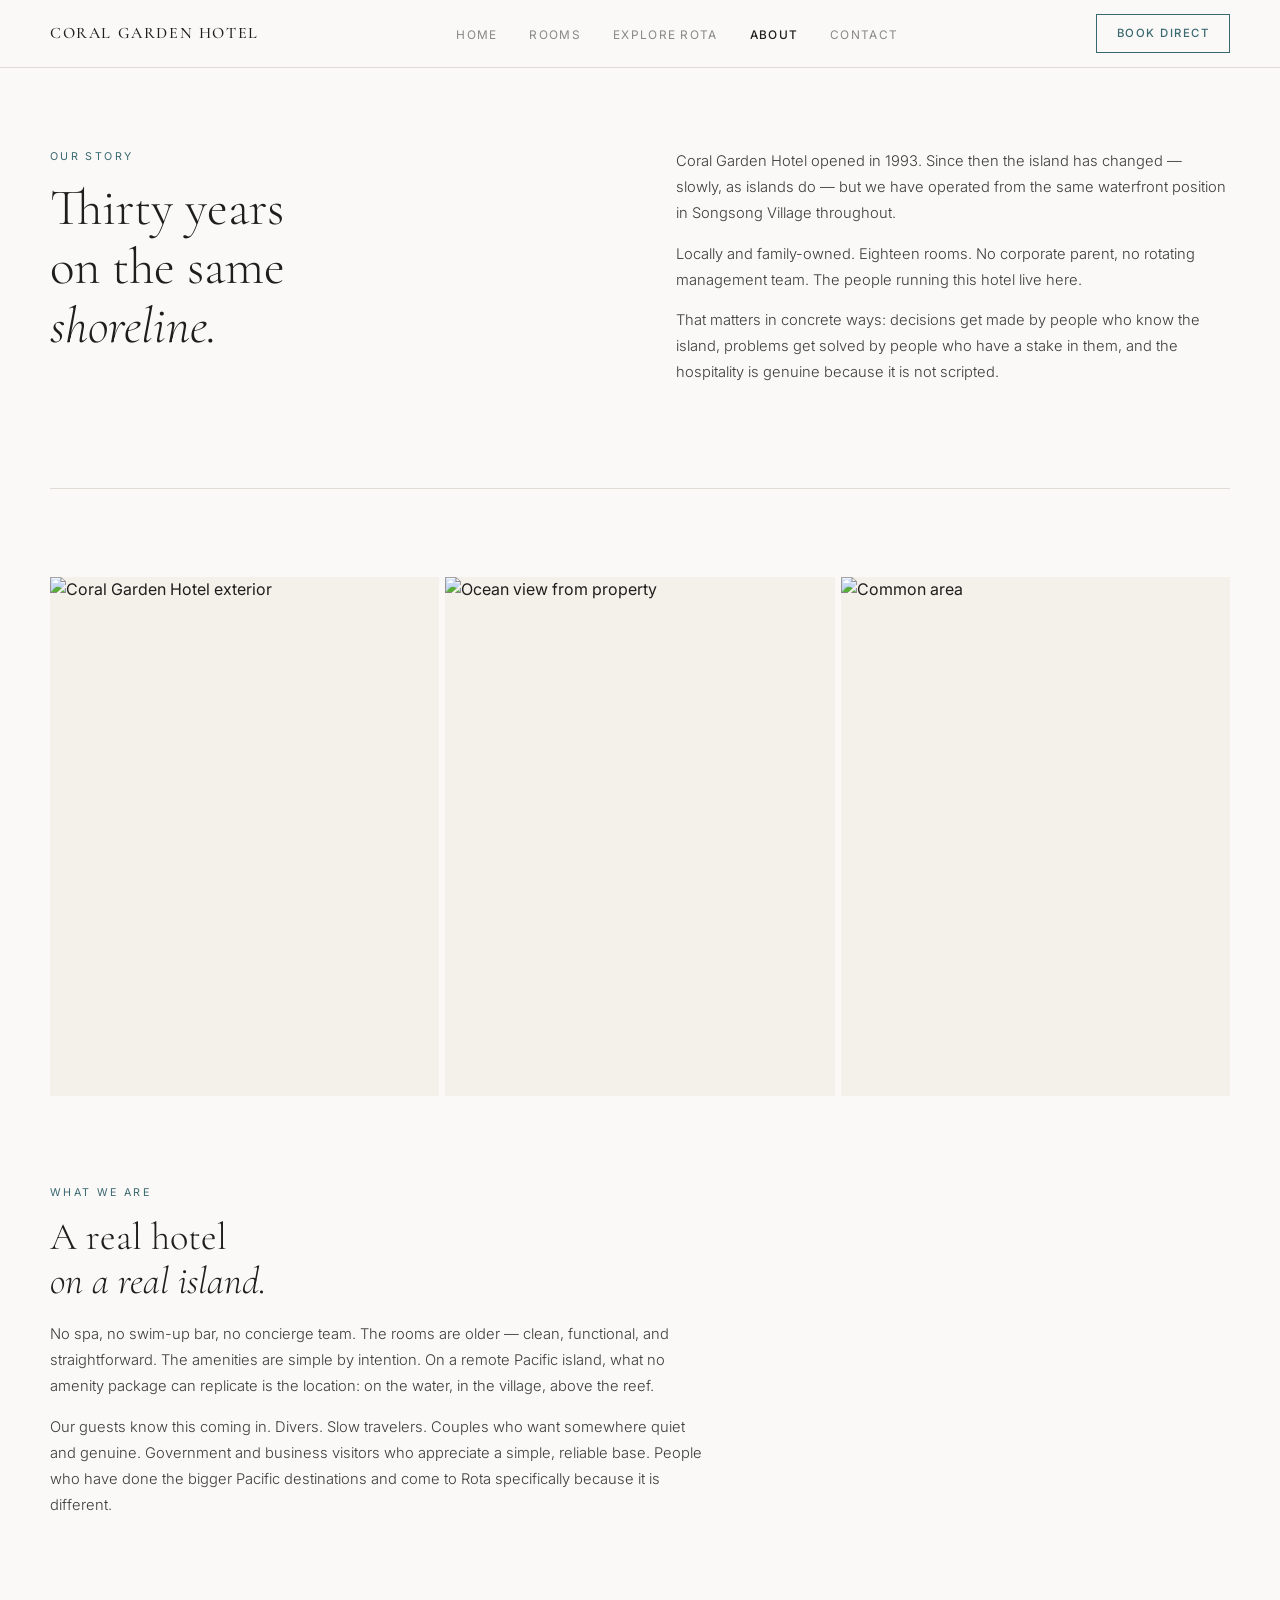
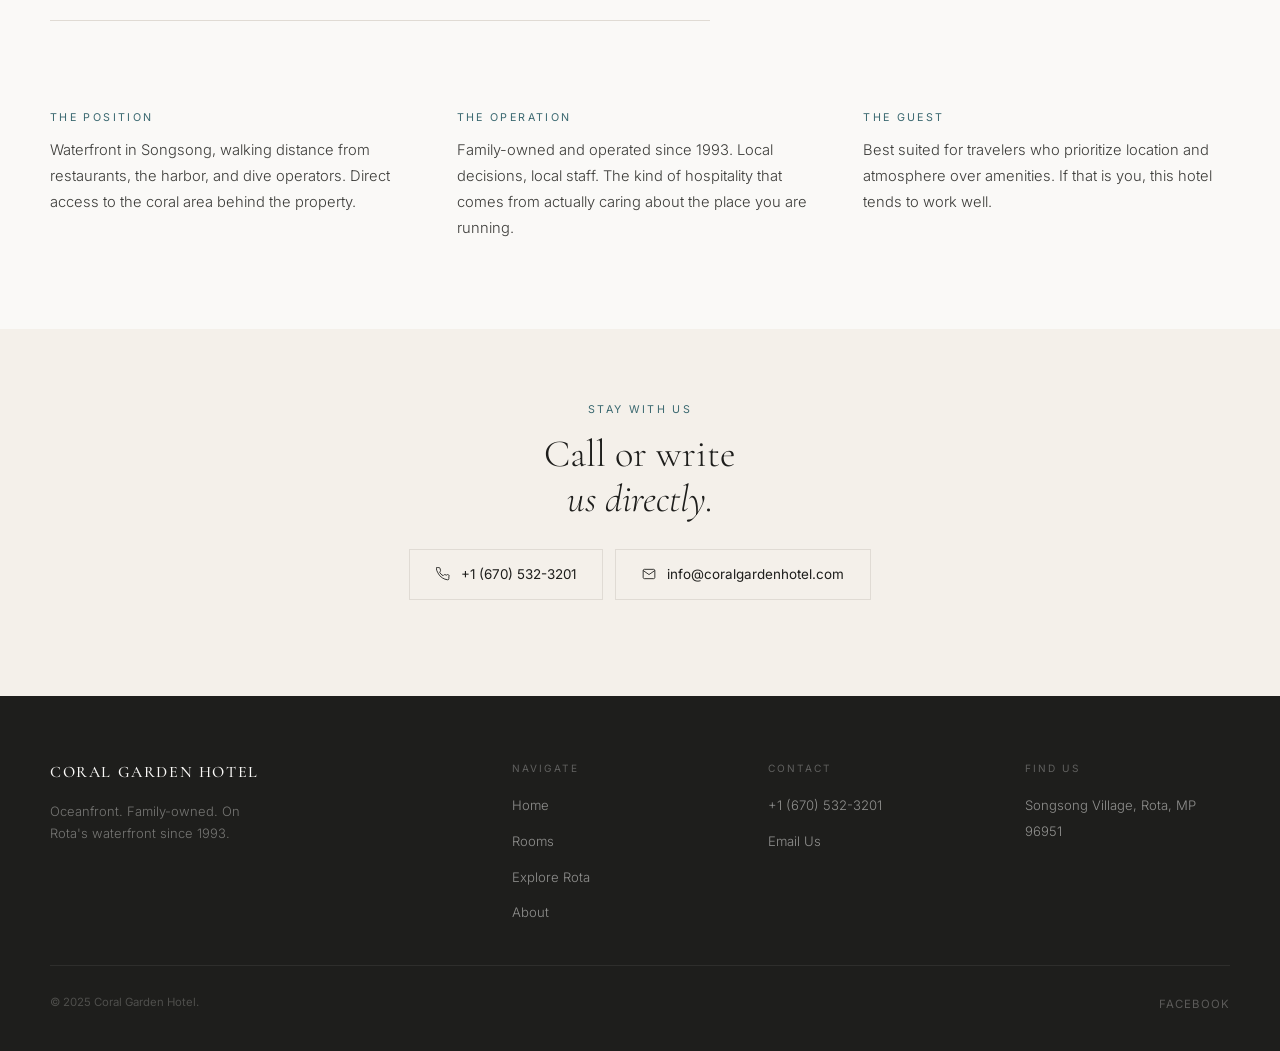
==== about.html @ 0708449a "Initial commit" ====
<!DOCTYPE html>
<html lang="en">
<head>
  <meta charset="UTF-8">
  <meta name="viewport" content="width=device-width, initial-scale=1.0">
  <title>About — Coral Garden Hotel, Rota</title>
  <meta name="description" content="Family-owned and operated since 1993. Coral Garden Hotel is an independently run oceanfront hotel on Rota's waterfront in Songsong Village, CNMI.">
  <link rel="preconnect" href="https://fonts.googleapis.com">
  <link rel="preconnect" href="https://fonts.gstatic.com" crossorigin>
  <link href="https://fonts.googleapis.com/css2?family=Cormorant+Garamond:ital,wght@0,300;0,400;0,500;1,300;1,400&family=Inter:wght@300;400;500&display=swap" rel="stylesheet">
  <link rel="stylesheet" href="style.css">
</head>
<body>

<nav class="nav scrolled" id="mainNav">
  <div class="nav-inner">
    <a class="nav-logo" href="index.html">Coral Garden Hotel</a>
    <ul class="nav-links">
      <li><a href="index.html"          >Home</a></li>
      <li><a href="rooms.html"          >Rooms</a></li>
      <li><a href="rota.html"           >Explore Rota</a></li>
      <li><a href="about.html"  class="active">About</a></li>
      <li><a href="contact.html"        >Contact</a></li>
    </ul>
    <a class="nav-book" href="contact.html">Book Direct</a>
    <div class="nav-burger" onclick="mobOpen()">
      <span></span><span></span><span></span>
    </div>
  </div>
</nav>

<div class="mob-menu" id="mobMenu">
  <span class="mob-close" onclick="mobClose()">✕</span>
  <a href="index.html"   onclick="mobClose()">Home</a>
  <a href="rooms.html"   onclick="mobClose()">Rooms</a>
  <a href="rota.html"    onclick="mobClose()">Explore Rota</a>
  <a href="about.html"   onclick="mobClose()">About</a>
  <a href="contact.html" onclick="mobClose()">Contact</a>
  <a class="mob-book" href="contact.html" onclick="mobClose()">Book Direct</a>
</div>

<div class="about-body">
  <div class="about-inner">

    <div class="about-open fi">
      <div>
        <p class="label">Our Story</p>
        <h1 class="heading">Thirty years<br>on the same<br><em>shoreline.</em></h1>
      </div>
      <div>
        <p class="body-text">Coral Garden Hotel opened in 1993. Since then the island has changed — slowly, as islands do — but we have operated from the same waterfront position in Songsong Village throughout.</p>
        <p class="body-text" style="margin-top:12px;">Locally and family-owned. Eighteen rooms. No corporate parent, no rotating management team. The people running this hotel live here.</p>
        <p class="body-text" style="margin-top:12px;">That matters in concrete ways: decisions get made by people who know the island, problems get solved by people who have a stake in them, and the hospitality is genuine because it is not scripted.</p>
      </div>
    </div>

    <!-- PHOTO ROW — REPLACE with: exterior, ocean view, common area/pavilion
         Natural light. Honest and warm. Do not retouch heavily. -->
    <div class="about-photo-row fi">
      <div class="about-photo photo-slot">
        <img src="https://static.wixstatic.com/media/27be38_666d4c3dbf014dd08b6da16893f0f1f3~mv2.jpeg" alt="Coral Garden Hotel exterior" loading="lazy">
      </div>
      <div class="about-photo photo-slot">
        <img src="https://static.wixstatic.com/media/27be38_e75c0e0b67614b65902ec22efd4449ab~mv2.jpeg" alt="Ocean view from property" loading="lazy">
      </div>
      <div class="about-photo photo-slot">
        <img src="https://static.wixstatic.com/media/27be38_fd2245d4fb8647ab97efee381293e799~mv2.jpeg" alt="Common area" loading="lazy">
      </div>
    </div>

    <div class="about-what fi">
      <p class="label">What We Are</p>
      <h2 class="heading">A real hotel<br><em>on a real island.</em></h2>
      <p class="body-text">No spa, no swim-up bar, no concierge team. The rooms are older — clean, functional, and straightforward. The amenities are simple by intention. On a remote Pacific island, what no amenity package can replicate is the location: on the water, in the village, above the reef.</p>
      <p class="body-text" style="margin-top:12px;">Our guests know this coming in. Divers. Slow travelers. Couples who want somewhere quiet and genuine. Government and business visitors who appreciate a simple, reliable base. People who have done the bigger Pacific destinations and come to Rota specifically because it is different.</p>
    </div>

    <div class="about-pillars fi">
      <div class="pillar">
        <p class="label">The Position</p>
        <p class="body-text">Waterfront in Songsong, walking distance from restaurants, the harbor, and dive operators. Direct access to the coral area behind the property.</p>
      </div>
      <div class="pillar">
        <p class="label">The Operation</p>
        <p class="body-text">Family-owned and operated since 1993. Local decisions, local staff. The kind of hospitality that comes from actually caring about the place you are running.</p>
      </div>
      <div class="pillar">
        <p class="label">The Guest</p>
        <p class="body-text">Best suited for travelers who prioritize location and atmosphere over amenities. If that is you, this hotel tends to work well.</p>
      </div>
    </div>

  </div>
</div>

<section class="book-direct" style="background:var(--cream); padding-top:72px; padding-bottom:72px;">
  <div class="book-direct-inner fi">
    <p class="label">Stay With Us</p>
    <h2 class="heading">Call or write<br><em>us directly.</em></h2>
    <div class="book-btns" style="margin-top:28px;">
      <a class="contact-btn" href="tel:+16705323201">
        <svg viewBox="0 0 24 24"><path d="M22 16.92v3a2 2 0 01-2.18 2 19.79 19.79 0 01-8.63-3.07A19.5 19.5 0 013.07 9.81 19.79 19.79 0 01.4 1.13 2 2 0 012 .99h3a2 2 0 012 1.72c.127.96.361 1.903.7 2.81a2 2 0 01-.45 2.11L6.09 8.91a16 16 0 006 6l1.27-1.27a2 2 0 012.11-.45c.907.339 1.85.573 2.81.7A2 2 0 0122 16.92z"/></svg>
        +1 (670) 532-3201
      </a>
      <a class="contact-btn" href="mailto:info@coralgardenhotel.com">
        <svg viewBox="0 0 24 24"><path d="M4 4h16c1.1 0 2 .9 2 2v12c0 1.1-.9 2-2 2H4c-1.1 0-2-.9-2-2V6c0-1.1.9-2 2-2z"/><polyline points="22,6 12,13 2,6"/></svg>
        info@coralgardenhotel.com
      </a>
    </div>
  </div>
</section>

<footer class="footer">
  <div class="footer-grid">
    <div>
      <a class="footer-logo" href="index.html">Coral Garden Hotel</a>
      <p class="footer-tag">Oceanfront. Family-owned. On Rota's waterfront since 1993.</p>
    </div>
    <div>
      <p class="footer-col-hd">Navigate</p>
      <ul class="footer-list">
        <li><a href="index.html">Home</a></li>
        <li><a href="rooms.html">Rooms</a></li>
        <li><a href="rota.html">Explore Rota</a></li>
        <li><a href="about.html">About</a></li>
      </ul>
    </div>
    <div>
      <p class="footer-col-hd">Contact</p>
      <ul class="footer-list">
        <li><a href="tel:+16705323201">+1 (670) 532-3201</a></li>
        <li><a href="mailto:info@coralgardenhotel.com">Email Us</a></li>
      </ul>
    </div>
    <div>
      <p class="footer-col-hd">Find Us</p>
      <ul class="footer-list">
        <li><span>Songsong Village, Rota, MP 96951</span></li>
      </ul>
    </div>
  </div>
  <div class="footer-bot">
    <p class="footer-copy">© 2025 Coral Garden Hotel.</p>
    <div class="footer-soc"><a href="https://www.facebook.com/coralgardenhotel" target="_blank" rel="noopener">Facebook</a></div>
  </div>
</footer>

<script src="script.js"></script>
</body>
</html>
---- style.css ----
/* ============================================================
   CORAL GARDEN HOTEL — style.css
   Shared across all pages.
   Design: grounded, practical, honest. Pacific island with taste.
============================================================ */

:root {
  --cream:       #F4F0EA;
  --white:       #FAF9F7;
  --charcoal:    #1E1E1C;
  --charcoal-lt: #3C3C39;
  --ocean:       #3A6870;
  --ocean-lt:    #568590;
  --ocean-pale:  #EBF2F4;
  --sand:        #C2A67E;
  --stone:       #8A8884;
  --stone-lt:    #B8B6B2;
  --border:      #E0DBD4;

  --serif: 'Cormorant Garamond', Georgia, serif;
  --sans:  'Inter', system-ui, -apple-system, sans-serif;

  --max:   1180px;
  --nav-h: 68px;
  --ease:  cubic-bezier(0.16, 1, 0.3, 1);
}

/* ── Reset ── */
*, *::before, *::after { box-sizing: border-box; margin: 0; padding: 0; }
html { font-size: 16px; scroll-behavior: smooth; }
body {
  font-family: var(--sans);
  background: var(--white);
  color: var(--charcoal);
  line-height: 1.6;
  -webkit-font-smoothing: antialiased;
}
img { display: block; max-width: 100%; height: auto; }
a { color: inherit; text-decoration: none; }
button { font-family: inherit; cursor: pointer; border: none; background: none; }

/* ============================================================
   NAVIGATION
============================================================ */
.nav {
  position: fixed; top: 0; left: 0; right: 0;
  z-index: 200; height: var(--nav-h);
  display: flex; align-items: center;
  padding: 0 36px;
  border-bottom: 1px solid transparent;
  transition: background 0.35s var(--ease), border-color 0.35s;
}
.nav.scrolled {
  background: rgba(250,249,247,0.97);
  border-bottom-color: var(--border);
  backdrop-filter: blur(12px);
  -webkit-backdrop-filter: blur(12px);
}
.nav-inner {
  width: 100%; max-width: var(--max); margin: 0 auto;
  display: flex; align-items: center; justify-content: space-between;
}
.nav-logo {
  font-family: var(--serif); font-weight: 500;
  font-size: 1rem; letter-spacing: 0.1em; text-transform: uppercase;
  color: var(--white); transition: color 0.35s;
}
.nav.scrolled .nav-logo { color: var(--charcoal); }

.nav-links { display: flex; align-items: center; gap: 32px; list-style: none; }
.nav-links a {
  font-size: 0.74rem; font-weight: 400;
  letter-spacing: 0.11em; text-transform: uppercase;
  color: rgba(250,249,247,0.75); transition: color 0.2s;
}
.nav.scrolled .nav-links a { color: var(--stone); }
.nav-links a:hover,
.nav.scrolled .nav-links a:hover { color: var(--charcoal); }
.nav-links a.active { color: rgba(250,249,247,0.98); }
.nav.scrolled .nav-links a.active { color: var(--charcoal); font-weight: 500; }

.nav-book {
  font-size: 0.71rem; font-weight: 500;
  letter-spacing: 0.13em; text-transform: uppercase;
  padding: 9px 20px;
  border: 1px solid rgba(250,249,247,0.4);
  color: var(--white); transition: all 0.2s; cursor: pointer;
  display: inline-block;
}
.nav.scrolled .nav-book { border-color: var(--ocean); color: var(--ocean); }
.nav-book:hover { background: var(--white); color: var(--charcoal); border-color: var(--white); }
.nav.scrolled .nav-book:hover { background: var(--ocean); color: var(--white); }

.nav-burger {
  display: none; flex-direction: column; gap: 5px;
  cursor: pointer; padding: 4px;
}
.nav-burger span {
  display: block; width: 22px; height: 1.5px;
  background: var(--white); transition: background 0.3s;
}
.nav.scrolled .nav-burger span { background: var(--charcoal); }

/* Mobile overlay */
.mob-menu {
  display: none; position: fixed; inset: 0;
  background: var(--white); z-index: 199;
  flex-direction: column; align-items: center; justify-content: center; gap: 40px;
}
.mob-menu.open { display: flex; }
.mob-menu a {
  font-family: var(--serif); font-size: 2.2rem; font-weight: 300;
  color: var(--charcoal); transition: color 0.2s;
}
.mob-menu a:hover { color: var(--ocean); }
.mob-close {
  position: absolute; top: 20px; right: 28px;
  font-size: 1.5rem; color: var(--stone-lt); cursor: pointer;
}
.mob-book {
  font-family: var(--sans) !important;
  font-size: 0.75rem !important; font-weight: 500 !important;
  letter-spacing: 0.15em !important; text-transform: uppercase;
  padding: 13px 32px;
  border: 1px solid var(--ocean) !important;
  color: var(--ocean) !important;
}

/* ============================================================
   SHARED ATOMS
============================================================ */
.label {
  font-size: 0.67rem; font-weight: 400;
  letter-spacing: 0.22em; text-transform: uppercase;
  color: var(--ocean);
}
.heading {
  font-family: var(--serif); font-weight: 300;
  line-height: 1.15; color: var(--charcoal);
}
.heading em { font-style: italic; }
.body-text {
  font-size: 0.92rem; font-weight: 300;
  line-height: 1.78; color: var(--charcoal-lt);
}

.arrow-link {
  display: inline-flex; align-items: center; gap: 9px;
  font-size: 0.72rem; font-weight: 500;
  letter-spacing: 0.13em; text-transform: uppercase;
  color: var(--ocean); transition: gap 0.2s;
}
.arrow-link::after { content: '→'; font-size: 0.85rem; }
.arrow-link:hover { gap: 14px; }
.arrow-link.light { color: rgba(250,249,247,0.82); }
.arrow-link.light:hover { color: var(--white); }

.btn {
  display: inline-block; font-size: 0.72rem; font-weight: 500;
  letter-spacing: 0.13em; text-transform: uppercase;
  padding: 12px 26px; transition: all 0.2s; cursor: pointer;
}
.btn-light { background: var(--white); color: var(--charcoal); border: 1px solid var(--white); }
.btn-light:hover { background: transparent; color: var(--white); }
.btn-dark { background: var(--charcoal); color: var(--white); border: 1px solid var(--charcoal); }
.btn-dark:hover { background: transparent; color: var(--charcoal); }

.contact-btn {
  display: inline-flex; align-items: center; gap: 11px;
  padding: 14px 26px; border: 1px solid var(--border);
  font-size: 0.84rem; font-weight: 400; color: var(--charcoal);
  transition: all 0.2s;
}
.contact-btn:hover { border-color: var(--ocean); color: var(--ocean); }
.contact-btn svg { width: 14px; height: 14px; stroke: currentColor; fill: none; stroke-width: 1.5; flex-shrink: 0; }

.wrap { max-width: var(--max); margin: 0 auto; }

/* Fade-in */
.fi { opacity: 0; transform: translateY(20px); transition: opacity 0.65s var(--ease), transform 0.65s var(--ease); }
.fi.vis { opacity: 1; transform: none; }
.fi.d1 { transition-delay: 0.08s; }
.fi.d2 { transition-delay: 0.16s; }
.fi.d3 { transition-delay: 0.24s; }
.fi.d4 { transition-delay: 0.32s; }
.fi.d5 { transition-delay: 0.40s; }

/* Photo slots */
.photo-slot { background: var(--cream); display: flex; align-items: center; justify-content: center; position: relative; overflow: hidden; }
.photo-slot img { width: 100%; height: 100%; object-fit: cover; transition: transform 0.8s var(--ease); }
.photo-slot:hover img { transform: scale(1.03); }

/* Interior page header */
.page-hdr { padding: 148px 36px 72px; background: var(--cream); border-bottom: 1px solid var(--border); }
.page-hdr .heading { font-size: clamp(2rem,4.5vw,3.4rem); margin: 10px 0 14px; }
.page-hdr .body-text { max-width: 520px; }

/* ============================================================
   FOOTER
============================================================ */
.footer { background: var(--charcoal); padding: 64px 36px 36px; }
.footer-grid { max-width: var(--max); margin: 0 auto; display: grid; grid-template-columns: 2fr 1fr 1fr 1fr; gap: 52px; }
.footer-logo { font-family: var(--serif); font-weight: 500; font-size: 1rem; letter-spacing: 0.1em; text-transform: uppercase; color: var(--white); display: block; margin-bottom: 14px; }
.footer-tag { font-size: 0.81rem; font-weight: 300; color: rgba(250,249,247,0.4); line-height: 1.7; max-width: 230px; }
.footer-col-hd { font-size: 0.63rem; letter-spacing: 0.2em; text-transform: uppercase; color: rgba(250,249,247,0.3); margin-bottom: 16px; }
.footer-list { list-style: none; display: flex; flex-direction: column; gap: 10px; }
.footer-list li a,
.footer-list li span { font-size: 0.82rem; font-weight: 300; color: rgba(250,249,247,0.52); transition: color 0.2s; }
.footer-list li a:hover { color: var(--white); }
.footer-bot { max-width: var(--max); margin: 40px auto 0; padding-top: 24px; border-top: 1px solid rgba(255,255,255,0.07); display: flex; justify-content: space-between; align-items: center; }
.footer-copy { font-size: 0.71rem; color: rgba(250,249,247,0.22); }
.footer-soc a { font-size: 0.71rem; letter-spacing: 0.1em; text-transform: uppercase; color: rgba(250,249,247,0.28); transition: color 0.2s; }
.footer-soc a:hover { color: var(--white); }

/* ============================================================
   HOME — HERO
============================================================ */
.hero { position: relative; height: 100vh; min-height: 600px; display: flex; align-items: flex-end; overflow: hidden; }
.hero-bg {
  position: absolute; inset: 0;
  background-image: url('https://static.wixstatic.com/media/27be38_09f3816706b747b8a890a3bf2c1b6a8f~mv2_d_4032_3024_s_4_2.jpeg');
  background-size: cover; background-position: center 55%;
  transform: scale(1); transition: transform 8s ease-out;
}
.hero-bg.loaded { transform: scale(1.03); }
.hero-overlay { position: absolute; inset: 0; background: linear-gradient(to bottom, rgba(14,17,17,0.2) 0%, rgba(14,17,17,0.06) 45%, rgba(14,17,17,0.58) 100%); }
.hero-content { position: relative; z-index: 2; padding: 0 36px 80px; width: 100%; max-width: calc(var(--max) + 72px); margin: 0 auto; }
.hero-eyebrow { font-size: 0.67rem; letter-spacing: 0.22em; text-transform: uppercase; color: rgba(250,249,247,0.6); margin-bottom: 18px; }
.hero-title { font-family: var(--serif); font-weight: 300; font-size: clamp(3.2rem,7.5vw,6.2rem); line-height: 1.08; color: var(--white); max-width: 620px; margin-bottom: 10px; }
.hero-sub { font-size: 0.82rem; font-weight: 300; color: rgba(250,249,247,0.65); margin-bottom: 32px; letter-spacing: 0.04em; }
.hero-btns { display: flex; align-items: center; gap: 28px; }

/* ── Statement ── */
.statement { padding: 80px 36px; background: var(--white); text-align: center; }
.statement-inner { max-width: 600px; margin: 0 auto; }
.statement-lbl { font-size: 0.67rem; letter-spacing: 0.22em; text-transform: uppercase; color: var(--stone-lt); margin-bottom: 22px; }
.statement-text { font-family: var(--serif); font-weight: 300; font-size: clamp(1.4rem,2.8vw,1.9rem); line-height: 1.55; color: var(--charcoal); }
.statement-text em { font-style: italic; color: var(--ocean); }

/* ── Facts strip ── */
.facts { border-top: 1px solid var(--border); border-bottom: 1px solid var(--border); padding: 36px; background: var(--cream); }
.facts-grid { max-width: var(--max); margin: 0 auto; display: grid; grid-template-columns: repeat(4,1fr); gap: 24px; }
.fact { text-align: center; }
.fact-n { font-family: var(--serif); font-size: 2.2rem; font-weight: 300; line-height: 1; color: var(--charcoal); margin-bottom: 6px; }
.fact-n sup { font-size: 1.1rem; }
.fact-l { font-size: 0.68rem; letter-spacing: 0.13em; text-transform: uppercase; color: var(--stone); }

/* ── Feature splits ── */
.feature { padding: 88px 36px; }
.feature-alt { background: var(--cream); }
.feature-inner { max-width: var(--max); margin: 0 auto; display: grid; grid-template-columns: 1fr 1fr; gap: 72px; align-items: center; }
.feature-inner.rev { direction: rtl; }
.feature-inner.rev > * { direction: ltr; }
.feat-img { overflow: hidden; aspect-ratio: 4/3; }
.feat-img img { width: 100%; height: 100%; object-fit: cover; transition: transform 0.8s var(--ease); }
.feat-img:hover img { transform: scale(1.03); }
.feat-txt .label { margin-bottom: 14px; }
.feat-txt .heading { font-size: clamp(1.7rem,3vw,2.5rem); margin-bottom: 18px; }
.feat-txt .body-text { margin-bottom: 12px; }
.feat-txt .arrow-link { margin-top: 20px; display: inline-flex; }

/* Practical info list */
.practical-list { margin-top: 20px; display: flex; flex-direction: column; }
.practical-item { display: flex; align-items: baseline; gap: 12px; padding: 9px 0; border-bottom: 1px solid var(--border); font-size: 0.84rem; font-weight: 300; color: var(--charcoal-lt); }
.practical-item:first-child { border-top: 1px solid var(--border); }
.practical-label { font-size: 0.65rem; letter-spacing: 0.15em; text-transform: uppercase; color: var(--stone); min-width: 110px; flex-shrink: 0; }

/* ── Rooms preview ── */
.rooms-preview { padding: 88px 36px; background: var(--white); }
.sec-head { margin-bottom: 52px; }
.sec-head .label { margin-bottom: 14px; }
.sec-head .heading { font-size: clamp(1.7rem,3vw,2.5rem); margin-bottom: 12px; }
.sec-head .body-text { max-width: 480px; }
.rooms-grid { max-width: var(--max); margin: 0 auto; display: grid; grid-template-columns: repeat(3,1fr); gap: 3px; }
.room-card { cursor: pointer; }
.room-card-img { overflow: hidden; aspect-ratio: 3/4; }
.room-card-img img { width: 100%; height: 100%; object-fit: cover; transition: transform 0.7s var(--ease); filter: brightness(0.92); }
.room-card:hover .room-card-img img { transform: scale(1.04); filter: brightness(1); }
.room-card-info { padding: 18px 0; }
.room-card-name { font-family: var(--serif); font-size: 1.2rem; font-weight: 400; color: var(--charcoal); margin-bottom: 5px; }
.room-card-desc { font-size: 0.81rem; font-weight: 300; color: var(--stone); line-height: 1.6; }
.rooms-cta { text-align: center; margin-top: 44px; }

/* ── Who This Is For ── */
.fit-section { padding: 88px 36px; background: var(--cream); }
.fit-inner { max-width: var(--max); margin: 0 auto; }
.fit-section .label { margin-bottom: 14px; }
.fit-section .heading { font-size: clamp(1.7rem,3vw,2.5rem); margin-bottom: 40px; }
.fit-grid { display: grid; grid-template-columns: 1fr 1fr; gap: 3px; }
.fit-col { background: var(--white); padding: 36px 40px; }
.fit-col.not { background: var(--charcoal); }
.fit-col-hd { font-size: 0.67rem; letter-spacing: 0.2em; text-transform: uppercase; margin-bottom: 24px; padding-bottom: 16px; border-bottom: 1px solid var(--border); color: var(--ocean); }
.fit-col.not .fit-col-hd { color: rgba(250,249,247,0.4); border-color: rgba(255,255,255,0.1); }
.fit-list { list-style: none; display: flex; flex-direction: column; }
.fit-list li { display: flex; align-items: baseline; gap: 12px; padding: 11px 0; border-bottom: 1px solid var(--border); font-size: 0.87rem; font-weight: 300; color: var(--charcoal-lt); line-height: 1.5; }
.fit-col.not .fit-list li { color: rgba(250,249,247,0.62); border-color: rgba(255,255,255,0.09); }
.fit-list li:last-child { border-bottom: none; }
.fit-check { font-size: 0.75rem; color: var(--ocean); flex-shrink: 0; margin-top: 1px; }
.fit-col.not .fit-check { color: rgba(250,249,247,0.3); }
.fit-note { margin-top: 28px; padding-top: 20px; border-top: 1px solid var(--border); font-size: 0.78rem; font-weight: 300; color: var(--stone); line-height: 1.7; }

/* ── Reasons (dark) ── */
.reasons { padding: 88px 36px; background: var(--charcoal); }
.reasons .label { color: var(--sand); margin-bottom: 14px; }
.reasons .heading { color: var(--white); font-size: clamp(1.7rem,3vw,2.5rem); margin-bottom: 52px; }
.reasons-grid { max-width: var(--max); margin: 0 auto; display: grid; grid-template-columns: repeat(3,1fr); gap: 44px; }
.reason { border-top: 1px solid rgba(255,255,255,0.1); padding-top: 22px; }
.reason-n { font-family: var(--serif); font-size: 0.85rem; color: var(--sand); opacity: 0.6; margin-bottom: 12px; }
.reason-title { font-size: 0.88rem; font-weight: 500; color: var(--white); margin-bottom: 10px; letter-spacing: 0.01em; }
.reason-body { font-size: 0.82rem; font-weight: 300; color: rgba(250,249,247,0.52); line-height: 1.75; }

/* ── Perks ── */
.perks { padding: 72px 36px; background: var(--ocean-pale); border-top: 1px solid rgba(58,104,112,0.14); }
.perks-inner { max-width: var(--max); margin: 0 auto; display: flex; align-items: center; gap: 72px; }
.perks-lhs { flex: 1; }
.perks-lhs .label { margin-bottom: 14px; }
.perks-lhs .heading { font-size: clamp(1.5rem,2.5vw,2.1rem); margin-bottom: 14px; }
.perks-rhs { flex: 1; display: flex; flex-direction: column; }
.perk { display: flex; align-items: flex-start; gap: 16px; padding: 16px 0; border-bottom: 1px solid rgba(58,104,112,0.14); }
.perk:first-child { border-top: 1px solid rgba(58,104,112,0.14); }
.perk-icon { width: 32px; height: 32px; flex-shrink: 0; background: var(--ocean); display: flex; align-items: center; justify-content: center; margin-top: 2px; }
.perk-icon svg { width: 13px; height: 13px; stroke: var(--white); fill: none; stroke-width: 1.6; }
.perk-t { font-size: 0.85rem; font-weight: 500; color: var(--charcoal); margin-bottom: 3px; }
.perk-d { font-size: 0.8rem; font-weight: 300; color: var(--stone); line-height: 1.6; }

/* ── Rota teaser ── */
.rota-teaser { position: relative; height: 65vh; min-height: 460px; display: flex; align-items: center; overflow: hidden; }
.rota-teaser-bg {
  position: absolute; inset: 0;
  background-image: url('https://static.wixstatic.com/media/27be38_e75c0e0b67614b65902ec22efd4449ab~mv2.jpeg');
  background-size: cover; background-position: center;
  filter: brightness(0.58);
}
.rota-teaser-content { position: relative; z-index: 2; padding: 0 36px; max-width: calc(var(--max) + 72px); margin: 0 auto; width: 100%; }
.rota-teaser-content .label { color: rgba(250,249,247,0.55); margin-bottom: 14px; }
.rota-teaser-content .heading { color: var(--white); font-size: clamp(1.8rem,4vw,3.2rem); max-width: 520px; margin-bottom: 16px; }
.rota-teaser-content .body-text { color: rgba(250,249,247,0.68); max-width: 440px; margin-bottom: 32px; }

/* ── Book direct ── */
.book-direct { padding: 96px 36px; background: var(--white); text-align: center; }
.book-direct-inner { max-width: 520px; margin: 0 auto; }
.book-direct-inner .label { margin-bottom: 14px; }
.book-direct-inner .heading { font-size: clamp(1.7rem,3vw,2.5rem); margin-bottom: 14px; }
.book-direct-inner .body-text { margin-bottom: 36px; }
.book-btns { display: flex; gap: 12px; justify-content: center; flex-wrap: wrap; margin-bottom: 24px; }
.direct-note { font-size: 0.75rem; font-weight: 300; color: var(--stone-lt); line-height: 1.7; }
.direct-props { display: grid; grid-template-columns: repeat(3,1fr); gap: 0; max-width: var(--max); margin: 0 auto 40px; border: 1px solid var(--border); }
.direct-prop { padding: 24px 28px; border-right: 1px solid var(--border); text-align: left; }
.direct-prop:last-child { border-right: none; }
.direct-prop-icon { font-size: 1rem; margin-bottom: 10px; }
.direct-prop-t { font-size: 0.82rem; font-weight: 500; color: var(--charcoal); margin-bottom: 5px; }
.direct-prop-d { font-size: 0.78rem; font-weight: 300; color: var(--stone); line-height: 1.65; }

/* ============================================================
   ROOMS PAGE
============================================================ */
.rooms-list { padding: 72px 36px; background: var(--white); }
.rooms-list-inner { max-width: var(--max); margin: 0 auto; display: flex; flex-direction: column; }
.room-row { display: grid; grid-template-columns: 1fr 1fr; gap: 64px; align-items: center; padding: 72px 0; border-bottom: 1px solid var(--border); }
.room-row:first-child { padding-top: 0; }
.room-row:last-child { border-bottom: none; padding-bottom: 0; }
.room-row.alt { direction: rtl; }
.room-row.alt > * { direction: ltr; }
.room-img { overflow: hidden; aspect-ratio: 4/3; background: var(--cream); }
.room-img img { width: 100%; height: 100%; object-fit: cover; }
.room-badge { display: inline-block; margin-bottom: 16px; font-size: 0.64rem; letter-spacing: 0.18em; text-transform: uppercase; color: var(--ocean); border: 1px solid var(--ocean); padding: 4px 10px; }
.room-name { font-family: var(--serif); font-size: clamp(1.7rem,2.8vw,2.3rem); font-weight: 300; line-height: 1.2; color: var(--charcoal); margin-bottom: 16px; }
.room-name em { font-style: italic; }
.amenities { display: flex; flex-wrap: wrap; gap: 7px; margin: 20px 0 24px; }
.tag { font-size: 0.68rem; letter-spacing: 0.06em; color: var(--stone); background: var(--cream); padding: 5px 11px; border: 1px solid var(--border); }

/* ============================================================
   EXPLORE ROTA PAGE
============================================================ */
.rota-ph { position: relative; height: 55vh; min-height: 400px; display: flex; align-items: flex-end; overflow: hidden; }
.rota-ph-bg {
  position: absolute; inset: 0;
  background-image: url('https://static.wixstatic.com/media/27be38_e75c0e0b67614b65902ec22efd4449ab~mv2.jpeg');
  background-size: cover; background-position: center;
}
.rota-ph-overlay { position: absolute; inset: 0; background: linear-gradient(to bottom, rgba(14,17,17,0.08), rgba(14,17,17,0.62)); }
.rota-ph-content { position: relative; z-index: 2; padding: 0 36px 56px; max-width: calc(var(--max) + 72px); margin: 0 auto; width: 100%; }
.rota-ph-content .label { color: rgba(250,249,247,0.6); margin-bottom: 12px; }
.rota-ph-content .heading { color: var(--white); font-size: clamp(2.2rem,5vw,3.8rem); }
.rota-body { padding: 72px 36px; background: var(--white); }
.rota-intro { max-width: var(--max); margin: 0 auto; display: grid; grid-template-columns: 3fr 1fr; gap: 72px; padding-bottom: 72px; border-bottom: 1px solid var(--border); }
.rota-intro .label { margin-bottom: 14px; }
.rota-intro .heading { font-size: clamp(1.7rem,3vw,2.4rem); margin-bottom: 18px; }
.rota-intro .body-text { margin-bottom: 12px; }
.r-sidebar { border-left: 1px solid var(--border); padding-left: 40px; }
.r-fact { margin-bottom: 26px; }
.r-fact-lbl { font-size: 0.63rem; letter-spacing: 0.2em; text-transform: uppercase; color: var(--stone-lt); margin-bottom: 5px; }
.r-fact-val { font-family: var(--serif); font-size: 1rem; color: var(--charcoal); }
.activities { max-width: var(--max); margin: 0 auto; padding-top: 64px; }
.act-grid { display: grid; grid-template-columns: repeat(3,1fr); gap: 36px; margin-top: 40px; }
.act-card { border-top: 2px solid var(--ocean); padding-top: 20px; }
.act-name { font-family: var(--serif); font-size: 1.2rem; font-weight: 400; color: var(--charcoal); margin-bottom: 9px; }
.act-body { font-size: 0.83rem; font-weight: 300; color: var(--stone); line-height: 1.75; }
.getting-here { max-width: var(--max); margin: 64px auto 0; padding-top: 64px; border-top: 1px solid var(--border); }
.get-grid { display: grid; grid-template-columns: repeat(3,1fr); gap: 36px; margin-top: 36px; }
.get-title { font-family: var(--serif); font-size: 1.15rem; font-weight: 400; color: var(--charcoal); margin-bottom: 10px; }
.honest-note { max-width: var(--max); margin: 64px auto 0; padding: 36px; background: var(--cream); border: 1px solid var(--border); }
.honest-note .label { margin-bottom: 12px; }

/* ============================================================
   ABOUT PAGE
============================================================ */
.about-body { padding: 148px 36px 88px; background: var(--white); }
.about-inner { max-width: var(--max); margin: 0 auto; }
.about-open { display: grid; grid-template-columns: 1fr 1fr; gap: 72px; align-items: start; margin-bottom: 88px; padding-bottom: 88px; border-bottom: 1px solid var(--border); }
.about-open .label { margin-bottom: 14px; }
.about-open .heading { font-size: clamp(2rem,4vw,3.2rem); }
.about-open .body-text { margin-bottom: 14px; }
.about-photo-row { display: grid; grid-template-columns: repeat(3,1fr); gap: 6px; margin-bottom: 88px; }
.about-photo { overflow: hidden; aspect-ratio: 3/4; background: var(--cream); }
.about-photo img { width: 100%; height: 100%; object-fit: cover; }
.about-what { max-width: 660px; margin-bottom: 88px; padding-bottom: 88px; border-bottom: 1px solid var(--border); }
.about-what .label { margin-bottom: 14px; }
.about-what .heading { font-size: clamp(1.7rem,3vw,2.5rem); margin-bottom: 18px; }
.about-what .body-text { margin-bottom: 14px; }
.about-pillars { display: grid; grid-template-columns: repeat(3,1fr); gap: 40px; }
.pillar .label { margin-bottom: 10px; }

/* ============================================================
   CONTACT PAGE
============================================================ */
.contact-body { padding: 148px 36px 88px; background: var(--white); }
.contact-inner { max-width: var(--max); margin: 0 auto; display: grid; grid-template-columns: 1fr 1fr; gap: 88px; }
.contact-lhs .label { margin-bottom: 14px; }
.contact-lhs .heading { font-size: clamp(1.9rem,3.5vw,2.8rem); margin-bottom: 28px; }
.cdetail { margin-bottom: 40px; }
.cdetail-lbl { font-size: 0.63rem; letter-spacing: 0.2em; text-transform: uppercase; color: var(--stone-lt); margin-bottom: 7px; }
.cdetail-val { font-family: var(--serif); font-size: 1.4rem; font-weight: 300; color: var(--charcoal); line-height: 1.4; }
.cdetail-val a { transition: color 0.2s; }
.cdetail-val a:hover { color: var(--ocean); }
.tz-note { font-size: 0.81rem; font-weight: 300; color: var(--stone); line-height: 1.7; }
.map-wrap { margin-top: 32px; height: 230px; overflow: hidden; border: 1px solid var(--border); }
.map-wrap iframe { width: 100%; height: 100%; border: 0; filter: grayscale(25%) contrast(1.05); }
.direct-box { background: var(--cream); padding: 36px; border: 1px solid var(--border); }
.direct-box-t { font-family: var(--serif); font-size: 1.4rem; font-weight: 400; color: var(--charcoal); margin-bottom: 12px; }
.direct-box-b { font-size: 0.84rem; font-weight: 300; color: var(--stone); line-height: 1.75; margin-bottom: 22px; }
.direct-reason { display: flex; align-items: flex-start; gap: 11px; padding: 10px 0; border-bottom: 1px solid var(--border); font-size: 0.82rem; font-weight: 300; color: var(--charcoal-lt); line-height: 1.55; }
.direct-reason::before { content: '✓'; color: var(--ocean); flex-shrink: 0; }
.direct-btns { display: flex; flex-direction: column; gap: 9px; margin-top: 26px; padding-top: 22px; border-top: 1px solid var(--border); }
.direct-btns .contact-btn { justify-content: center; }
.ota-note { margin-top: 20px; padding: 22px 24px; background: var(--white); border: 1px solid var(--border); font-size: 0.81rem; font-weight: 300; color: var(--stone); line-height: 1.7; }

/* ============================================================
   RESPONSIVE
============================================================ */
@media (max-width: 1024px) {
  .feature-inner { gap: 48px; }
  .facts-grid { grid-template-columns: repeat(2,1fr); }
  .rooms-grid { grid-template-columns: repeat(2,1fr); }
  .reasons-grid { grid-template-columns: repeat(2,1fr); }
  .footer-grid { grid-template-columns: 1fr 1fr; gap: 40px; }
  .rota-intro { grid-template-columns: 1fr; gap: 44px; }
  .r-sidebar { border-left: none; padding-left: 0; border-top: 1px solid var(--border); padding-top: 36px; }
  .act-grid { grid-template-columns: repeat(2,1fr); }
  .get-grid { grid-template-columns: repeat(2,1fr); }
  .direct-props { grid-template-columns: 1fr; }
  .direct-prop { border-right: none; border-bottom: 1px solid var(--border); }
  .direct-prop:last-child { border-bottom: none; }
}

@media (max-width: 768px) {
  .nav { padding: 0 20px; }
  .nav-links, .nav-book { display: none; }
  .nav-burger { display: flex; }
  .hero-content { padding: 0 20px 56px; }
  .hero-title { font-size: 2.6rem; }
  .statement { padding: 60px 20px; }
  .facts { padding: 32px 20px; }
  .facts-grid { grid-template-columns: repeat(2,1fr); gap: 20px; }
  .feature { padding: 64px 20px; }
  .feature-inner { grid-template-columns: 1fr; gap: 36px; }
  .feature-inner.rev { direction: ltr; }
  .rooms-preview { padding: 64px 20px; }
  .rooms-grid { grid-template-columns: 1fr; gap: 36px; }
  .fit-section { padding: 64px 20px; }
  .fit-grid { grid-template-columns: 1fr; }
  .fit-col { padding: 28px 24px; }
  .reasons { padding: 64px 20px; }
  .reasons-grid { grid-template-columns: 1fr; gap: 36px; }
  .perks { padding: 56px 20px; }
  .perks-inner { flex-direction: column; gap: 40px; }
  .rota-teaser-content { padding: 0 20px; }
  .book-direct { padding: 72px 20px; }
  .book-btns { flex-direction: column; align-items: center; }
  .page-hdr { padding: 110px 20px 56px; }
  .rooms-list { padding: 56px 20px; }
  .room-row { grid-template-columns: 1fr; gap: 28px; padding: 56px 0; }
  .room-row.alt { direction: ltr; }
  .rota-ph-content { padding: 0 20px 44px; }
  .rota-body { padding: 56px 20px; }
  .rota-intro { grid-template-columns: 1fr; }
  .act-grid, .get-grid { grid-template-columns: 1fr; }
  .honest-note { padding: 24px 20px; }
  .about-body { padding: 110px 20px 64px; }
  .about-open { grid-template-columns: 1fr; gap: 40px; margin-bottom: 64px; padding-bottom: 64px; }
  .about-photo-row { grid-template-columns: 1fr 1fr; }
  .about-photo:last-child { display: none; }
  .about-what { margin-bottom: 64px; padding-bottom: 64px; }
  .about-pillars { grid-template-columns: 1fr; gap: 28px; }
  .contact-body { padding: 110px 20px 64px; }
  .contact-inner { grid-template-columns: 1fr; gap: 52px; }
  .footer { padding: 52px 20px 32px; }
  .footer-grid { grid-template-columns: 1fr; gap: 36px; }
  .footer-bot { flex-direction: column; gap: 12px; text-align: center; }
}
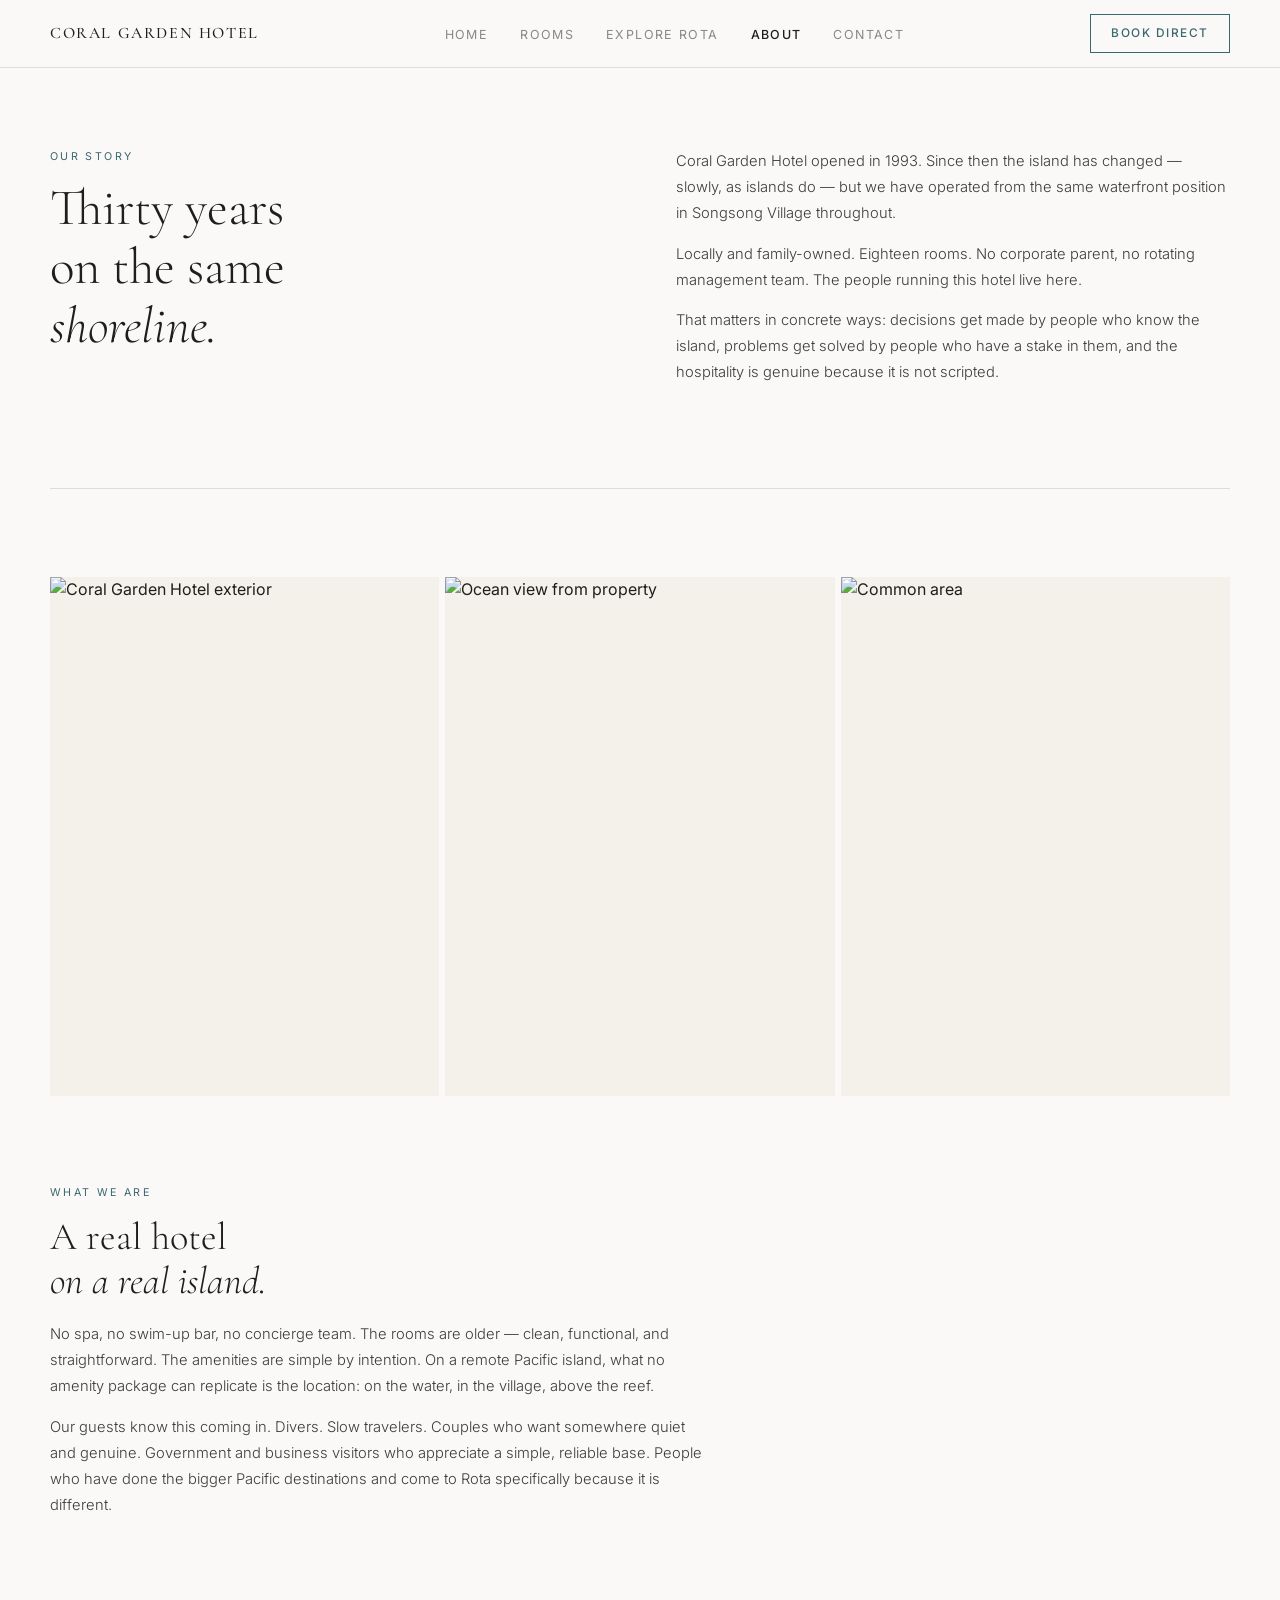
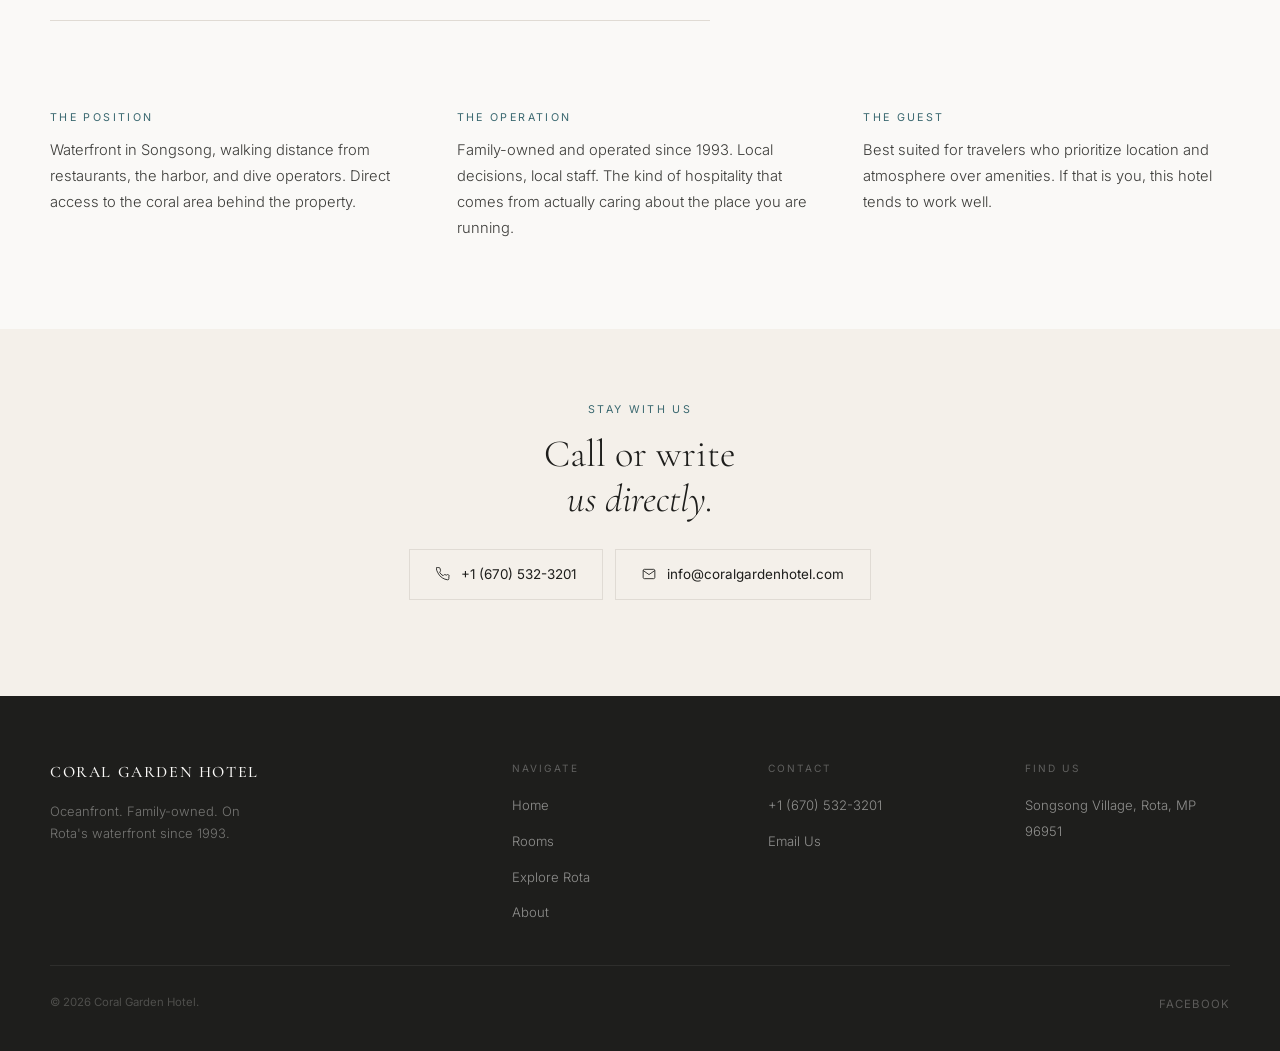
==== commit 05e86458: "copyright" ====
--- a/about.html
+++ b/about.html
@@ -140,7 +140,7 @@
     </div>
   </div>
   <div class="footer-bot">
-    <p class="footer-copy">© 2025 Coral Garden Hotel.</p>
+    <p class="footer-copy">© <span id="copy-year">2026</span> Coral Garden Hotel.</p>
     <div class="footer-soc"><a href="https://www.facebook.com/coralgardenhotel" target="_blank" rel="noopener">Facebook</a></div>
   </div>
 </footer>
--- a/style.css
+++ b/style.css
@@ -69,9 +69,9 @@
 
 .nav-links { display: flex; align-items: center; gap: 32px; list-style: none; }
 .nav-links a {
-  font-size: 0.74rem; font-weight: 400;
+  font-size: 0.78rem; font-weight: 400;
   letter-spacing: 0.11em; text-transform: uppercase;
-  color: rgba(250,249,247,0.75); transition: color 0.2s;
+  color: rgba(250,249,247,0.8); transition: color 0.2s;
 }
 .nav.scrolled .nav-links a { color: var(--stone); }
 .nav-links a:hover,
@@ -80,7 +80,7 @@
 .nav.scrolled .nav-links a.active { color: var(--charcoal); font-weight: 500; }
 
 .nav-book {
-  font-size: 0.71rem; font-weight: 500;
+  font-size: 0.74rem; font-weight: 500;
   letter-spacing: 0.13em; text-transform: uppercase;
   padding: 9px 20px;
   border: 1px solid rgba(250,249,247,0.4);
@@ -218,7 +218,7 @@
 .hero { position: relative; height: 100vh; min-height: 600px; display: flex; align-items: flex-end; overflow: hidden; }
 .hero-bg {
   position: absolute; inset: 0;
-  background-image: url('https://static.wixstatic.com/media/27be38_09f3816706b747b8a890a3bf2c1b6a8f~mv2_d_4032_3024_s_4_2.jpeg');
+  background-image: url('images/hero-hotel.jpeg');
   background-size: cover; background-position: center 55%;
   transform: scale(1); transition: transform 8s ease-out;
 }
@@ -321,15 +321,15 @@
 .perk-icon { width: 32px; height: 32px; flex-shrink: 0; background: var(--ocean); display: flex; align-items: center; justify-content: center; margin-top: 2px; }
 .perk-icon svg { width: 13px; height: 13px; stroke: var(--white); fill: none; stroke-width: 1.6; }
 .perk-t { font-size: 0.85rem; font-weight: 500; color: var(--charcoal); margin-bottom: 3px; }
-.perk-d { font-size: 0.8rem; font-weight: 300; color: var(--stone); line-height: 1.6; }
+.perk-d { font-size: 0.8rem; font-weight: 300; color: #5f5d59; line-height: 1.6; }
 
 /* ── Rota teaser ── */
 .rota-teaser { position: relative; height: 65vh; min-height: 460px; display: flex; align-items: center; overflow: hidden; }
 .rota-teaser-bg {
   position: absolute; inset: 0;
-  background-image: url('https://static.wixstatic.com/media/27be38_e75c0e0b67614b65902ec22efd4449ab~mv2.jpeg');
+  background-image: url('images/latte-stones.jpg');
   background-size: cover; background-position: center;
-  filter: brightness(0.58);
+  filter: brightness(0.78);
 }
 .rota-teaser-content { position: relative; z-index: 2; padding: 0 36px; max-width: calc(var(--max) + 72px); margin: 0 auto; width: 100%; }
 .rota-teaser-content .label { color: rgba(250,249,247,0.55); margin-bottom: 14px; }
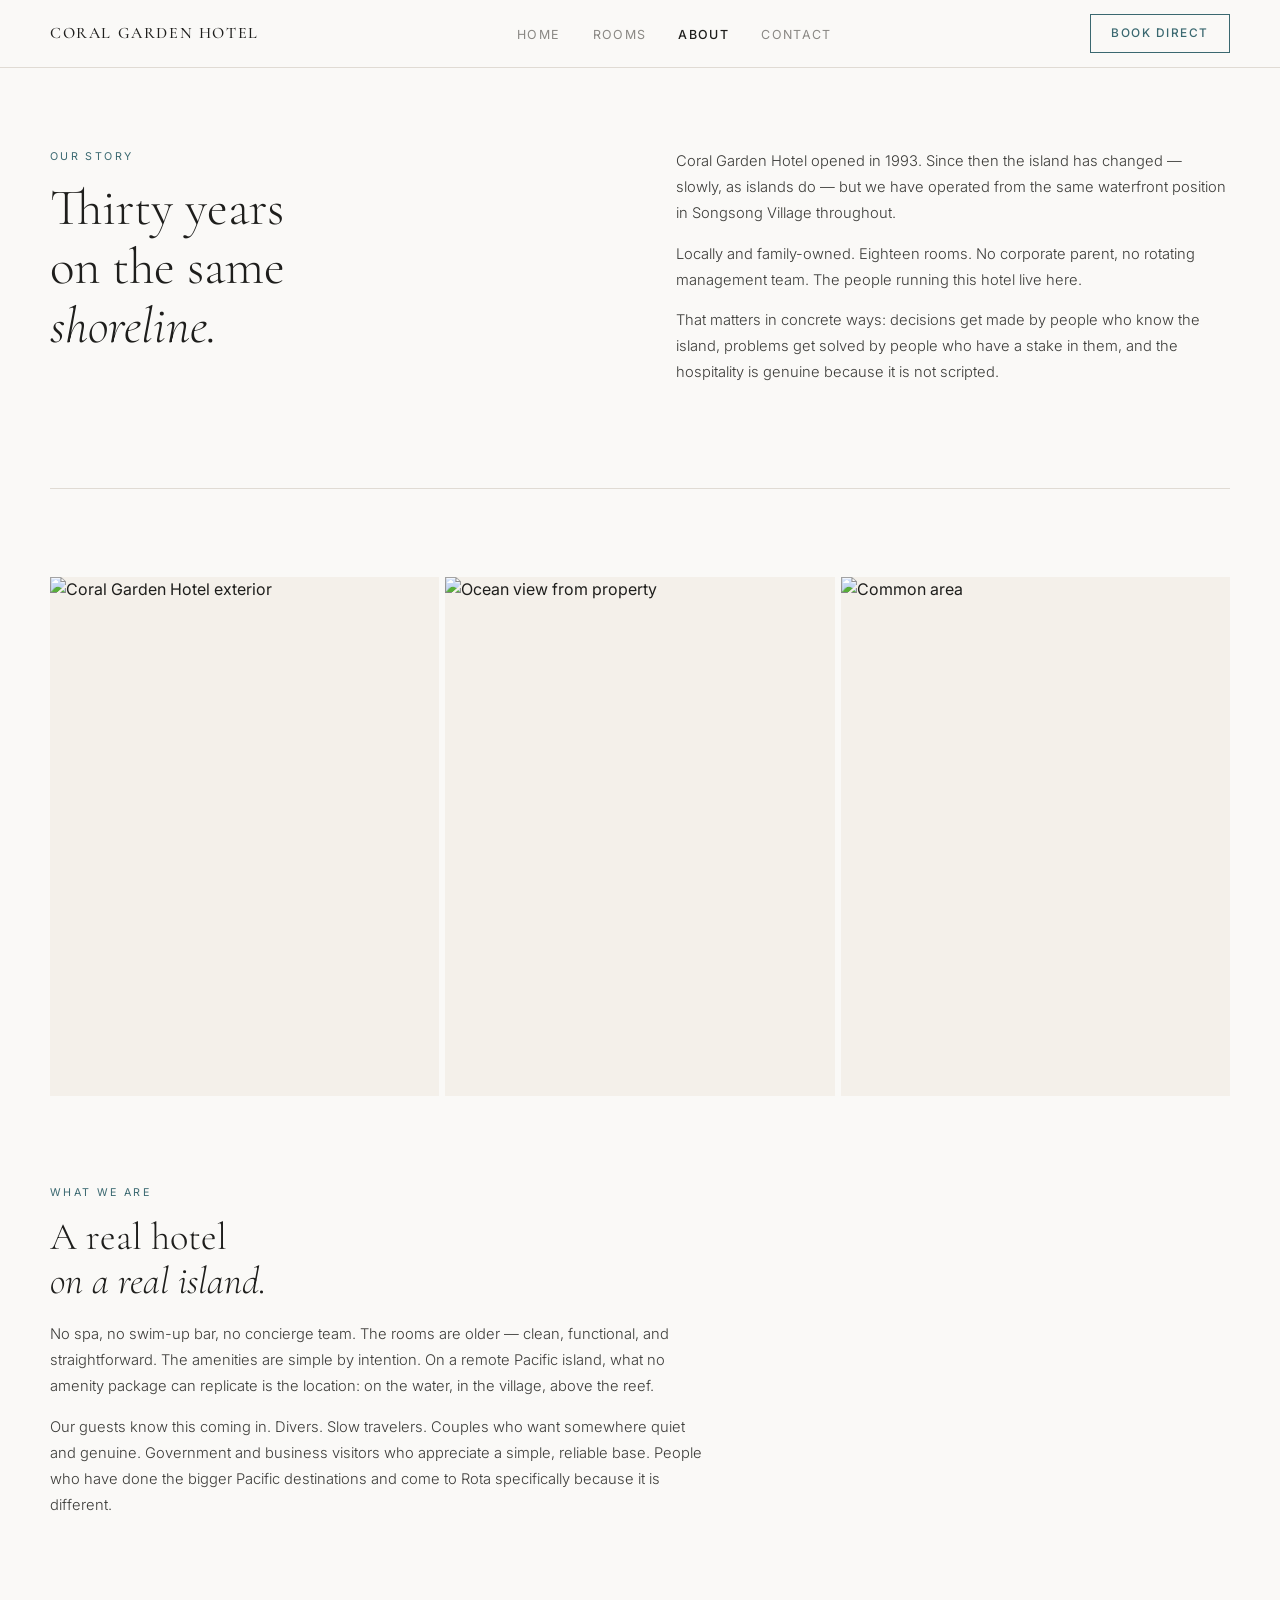
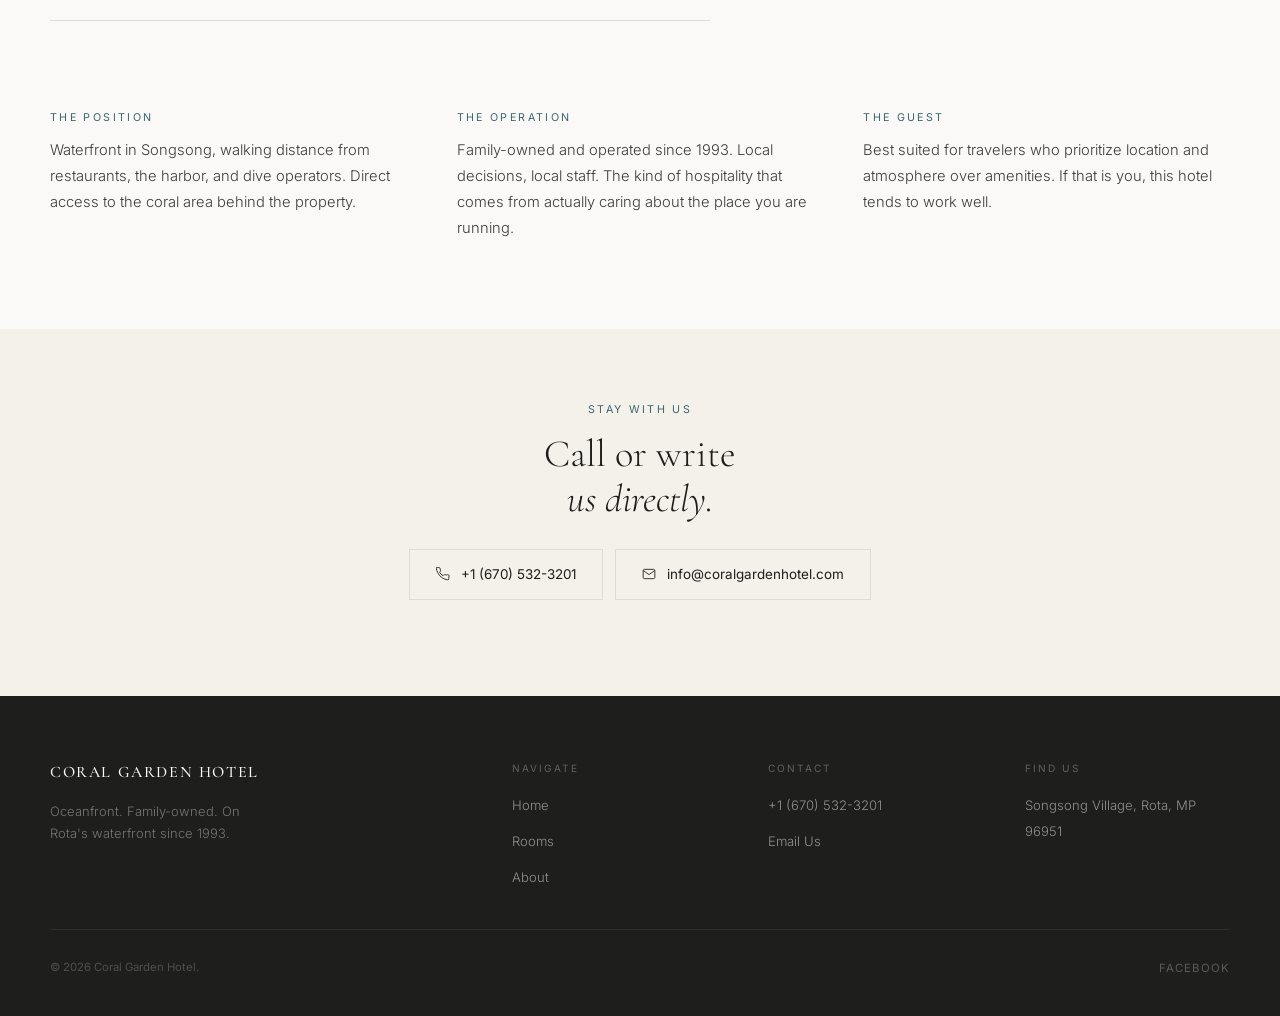
==== commit 2c4d1c36: "remove rota page" ====
--- a/about.html
+++ b/about.html
@@ -18,11 +18,10 @@
     <ul class="nav-links">
       <li><a href="index.html"          >Home</a></li>
       <li><a href="rooms.html"          >Rooms</a></li>
-      <li><a href="rota.html"           >Explore Rota</a></li>
       <li><a href="about.html"  class="active">About</a></li>
       <li><a href="contact.html"        >Contact</a></li>
     </ul>
-    <a class="nav-book" href="contact.html">Book Direct</a>
+    <a class="nav-book" href="booking.html">Book Direct</a>
     <div class="nav-burger" onclick="mobOpen()">
       <span></span><span></span><span></span>
     </div>
@@ -33,10 +32,9 @@
   <span class="mob-close" onclick="mobClose()">✕</span>
   <a href="index.html"   onclick="mobClose()">Home</a>
   <a href="rooms.html"   onclick="mobClose()">Rooms</a>
-  <a href="rota.html"    onclick="mobClose()">Explore Rota</a>
   <a href="about.html"   onclick="mobClose()">About</a>
   <a href="contact.html" onclick="mobClose()">Contact</a>
-  <a class="mob-book" href="contact.html" onclick="mobClose()">Book Direct</a>
+  <a class="mob-book" href="booking.html" onclick="mobClose()">Book Direct</a>
 </div>
 
 <div class="about-body">
@@ -121,7 +119,6 @@
       <ul class="footer-list">
         <li><a href="index.html">Home</a></li>
         <li><a href="rooms.html">Rooms</a></li>
-        <li><a href="rota.html">Explore Rota</a></li>
         <li><a href="about.html">About</a></li>
       </ul>
     </div>
--- a/style.css
+++ b/style.css
@@ -267,11 +267,11 @@
 
 /* ── Rooms preview ── */
 .rooms-preview { padding: 88px 36px; background: var(--white); }
-.sec-head { margin-bottom: 52px; }
+.rooms-preview-inner { max-width: var(--max); margin: 0 auto; display: grid; grid-template-columns: 1fr 2fr; gap: 72px; align-items: start; }
 .sec-head .label { margin-bottom: 14px; }
 .sec-head .heading { font-size: clamp(1.7rem,3vw,2.5rem); margin-bottom: 12px; }
 .sec-head .body-text { max-width: 480px; }
-.rooms-grid { max-width: var(--max); margin: 0 auto; display: grid; grid-template-columns: repeat(3,1fr); gap: 3px; }
+.rooms-grid { display: grid; grid-template-columns: repeat(2,1fr); gap: 3px; }
 .room-card { cursor: pointer; }
 .room-card-img { overflow: hidden; aspect-ratio: 3/4; }
 .room-card-img img { width: 100%; height: 100%; object-fit: cover; transition: transform 0.7s var(--ease); filter: brightness(0.92); }
@@ -451,6 +451,7 @@
 @media (max-width: 1024px) {
   .feature-inner { gap: 48px; }
   .facts-grid { grid-template-columns: repeat(2,1fr); }
+  .rooms-preview-inner { grid-template-columns: 1fr; gap: 40px; }
   .rooms-grid { grid-template-columns: repeat(2,1fr); }
   .reasons-grid { grid-template-columns: repeat(2,1fr); }
   .footer-grid { grid-template-columns: 1fr 1fr; gap: 40px; }
@@ -476,6 +477,7 @@
   .feature-inner { grid-template-columns: 1fr; gap: 36px; }
   .feature-inner.rev { direction: ltr; }
   .rooms-preview { padding: 64px 20px; }
+  .rooms-preview-inner { grid-template-columns: 1fr; gap: 36px; }
   .rooms-grid { grid-template-columns: 1fr; gap: 36px; }
   .fit-section { padding: 64px 20px; }
   .fit-grid { grid-template-columns: 1fr; }
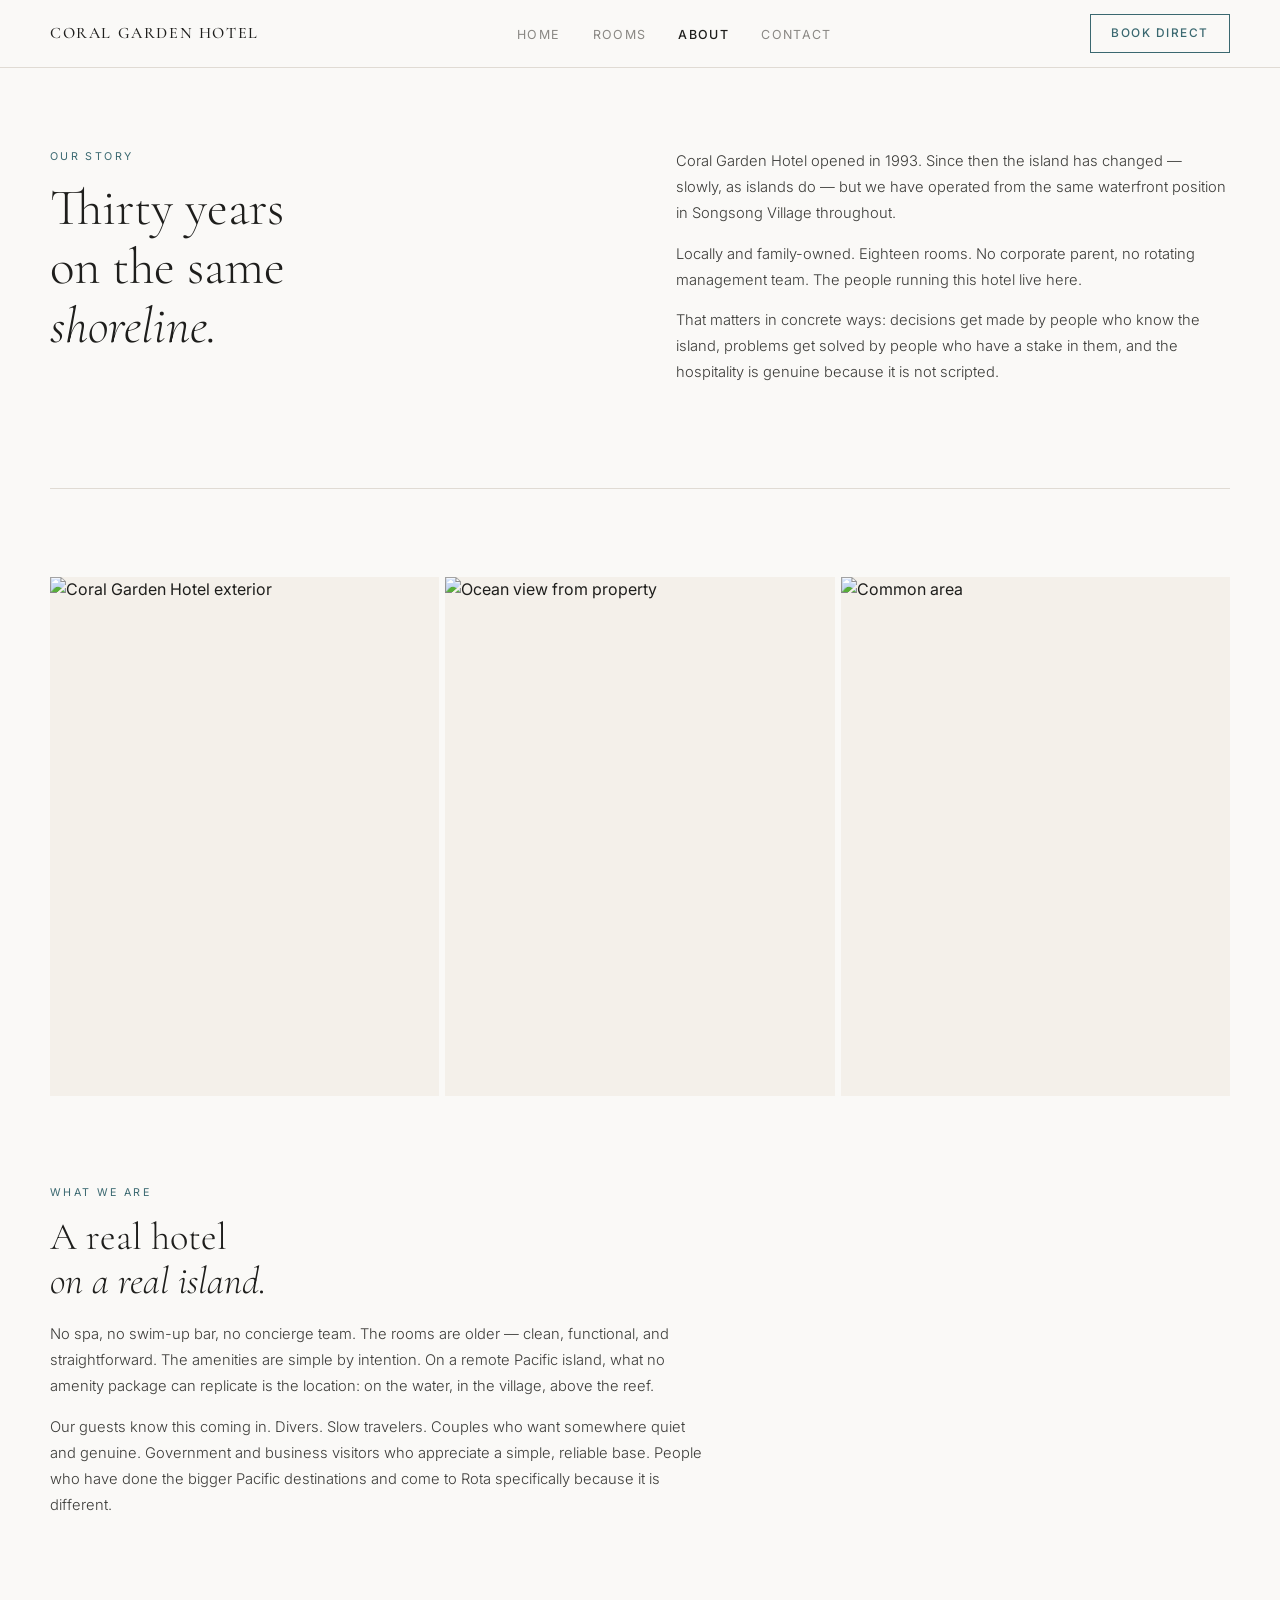
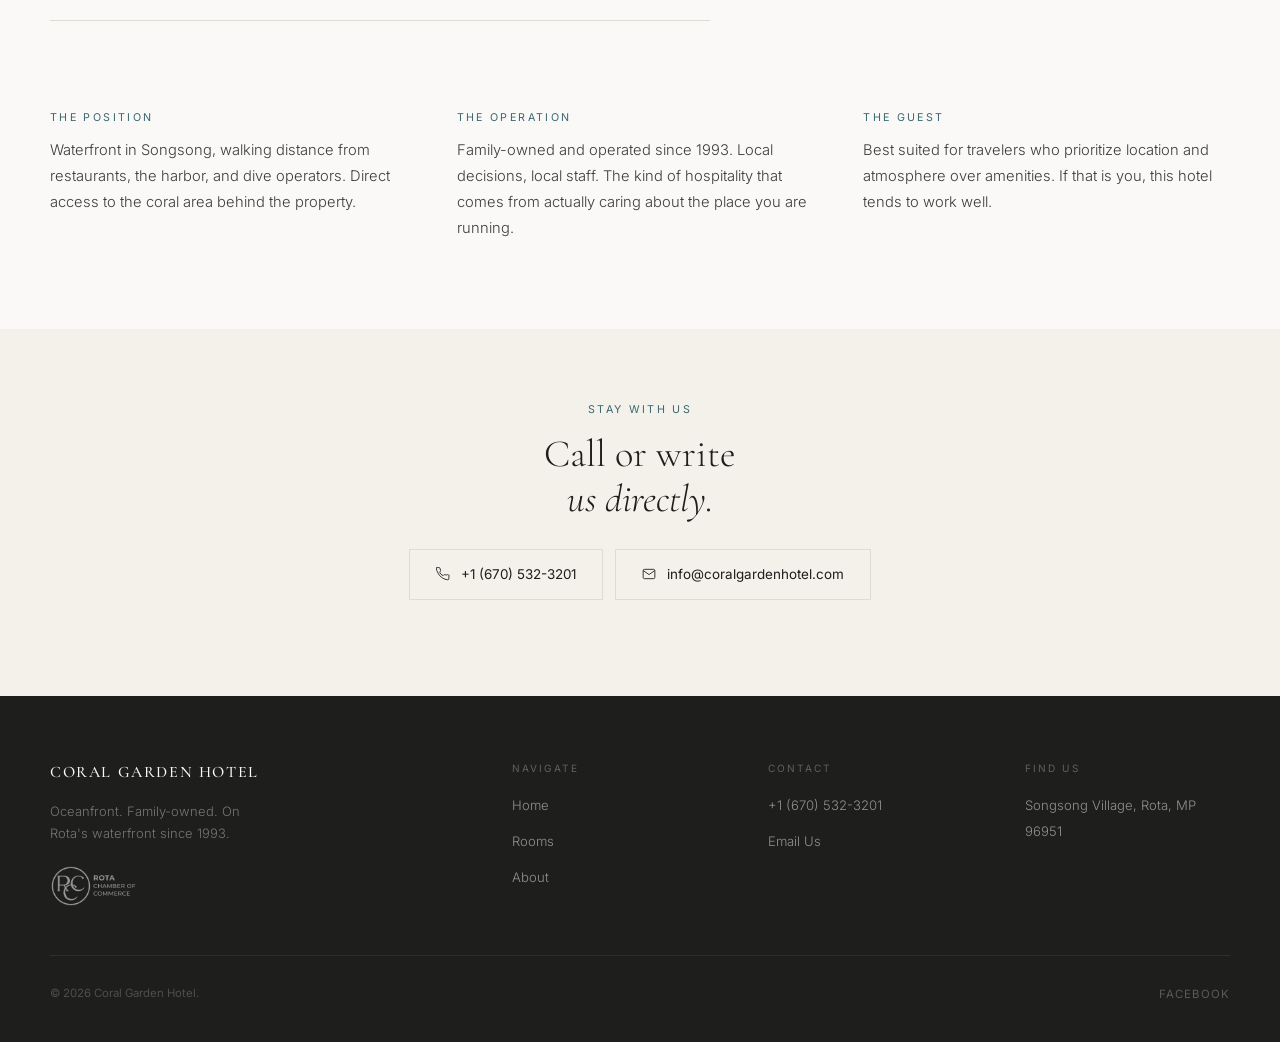
==== commit 45959175: "rcc logo added" ====
--- a/about.html
+++ b/about.html
@@ -113,6 +113,9 @@
     <div>
       <a class="footer-logo" href="index.html">Coral Garden Hotel</a>
       <p class="footer-tag">Oceanfront. Family-owned. On Rota's waterfront since 1993.</p>
+      <a class="footer-chamber" href="https://www.rotachamber.com" target="_blank" rel="noopener" title="Rota Chamber of Commerce Member">
+        <img src="images/rcclogowhite.png" alt="Rota Chamber of Commerce Member">
+      </a>
     </div>
     <div>
       <p class="footer-col-hd">Navigate</p>
--- a/style.css
+++ b/style.css
@@ -202,6 +202,9 @@
 .footer-grid { max-width: var(--max); margin: 0 auto; display: grid; grid-template-columns: 2fr 1fr 1fr 1fr; gap: 52px; }
 .footer-logo { font-family: var(--serif); font-weight: 500; font-size: 1rem; letter-spacing: 0.1em; text-transform: uppercase; color: var(--white); display: block; margin-bottom: 14px; }
 .footer-tag { font-size: 0.81rem; font-weight: 300; color: rgba(250,249,247,0.4); line-height: 1.7; max-width: 230px; }
+.footer-chamber { display: inline-block; margin-top: 20px; opacity: 0.55; transition: opacity 0.2s; }
+.footer-chamber:hover { opacity: 0.85; }
+.footer-chamber img { height: 44px; width: auto; display: block; }
 .footer-col-hd { font-size: 0.63rem; letter-spacing: 0.2em; text-transform: uppercase; color: rgba(250,249,247,0.3); margin-bottom: 16px; }
 .footer-list { list-style: none; display: flex; flex-direction: column; gap: 10px; }
 .footer-list li a,
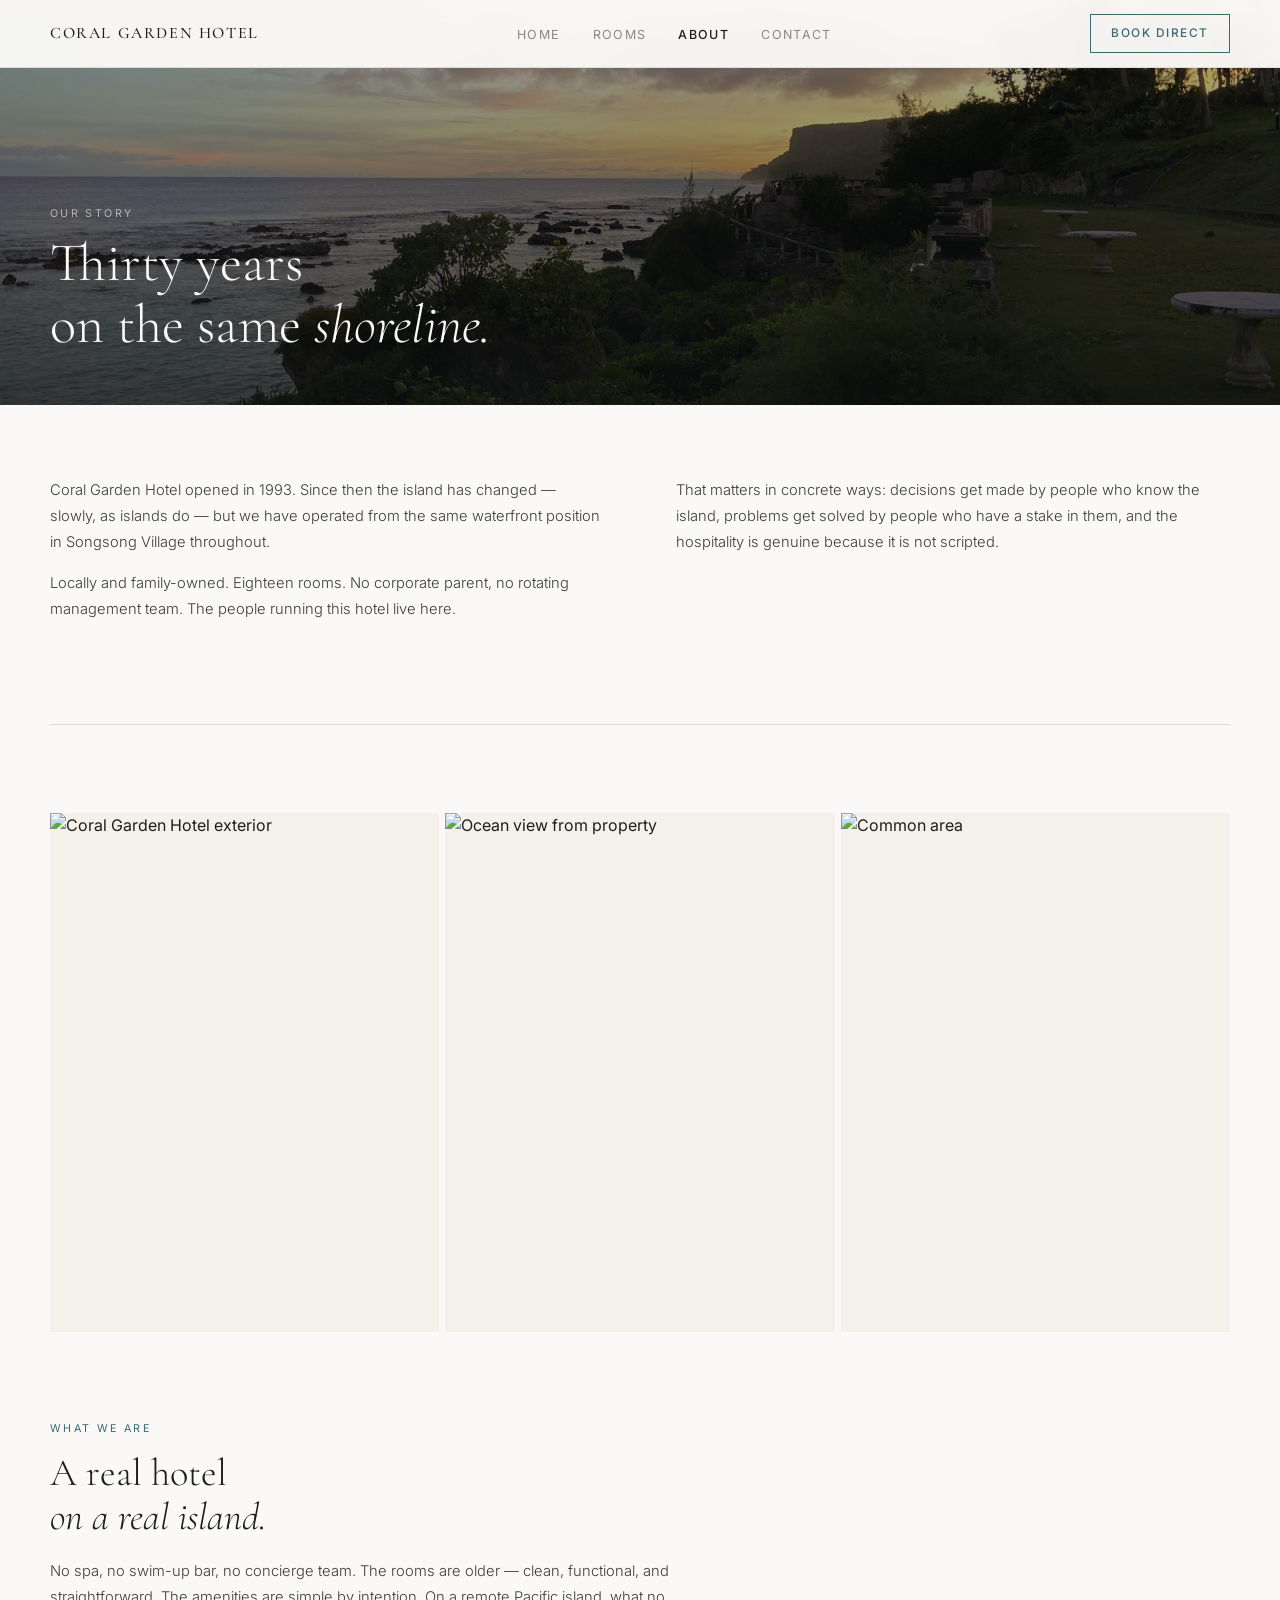
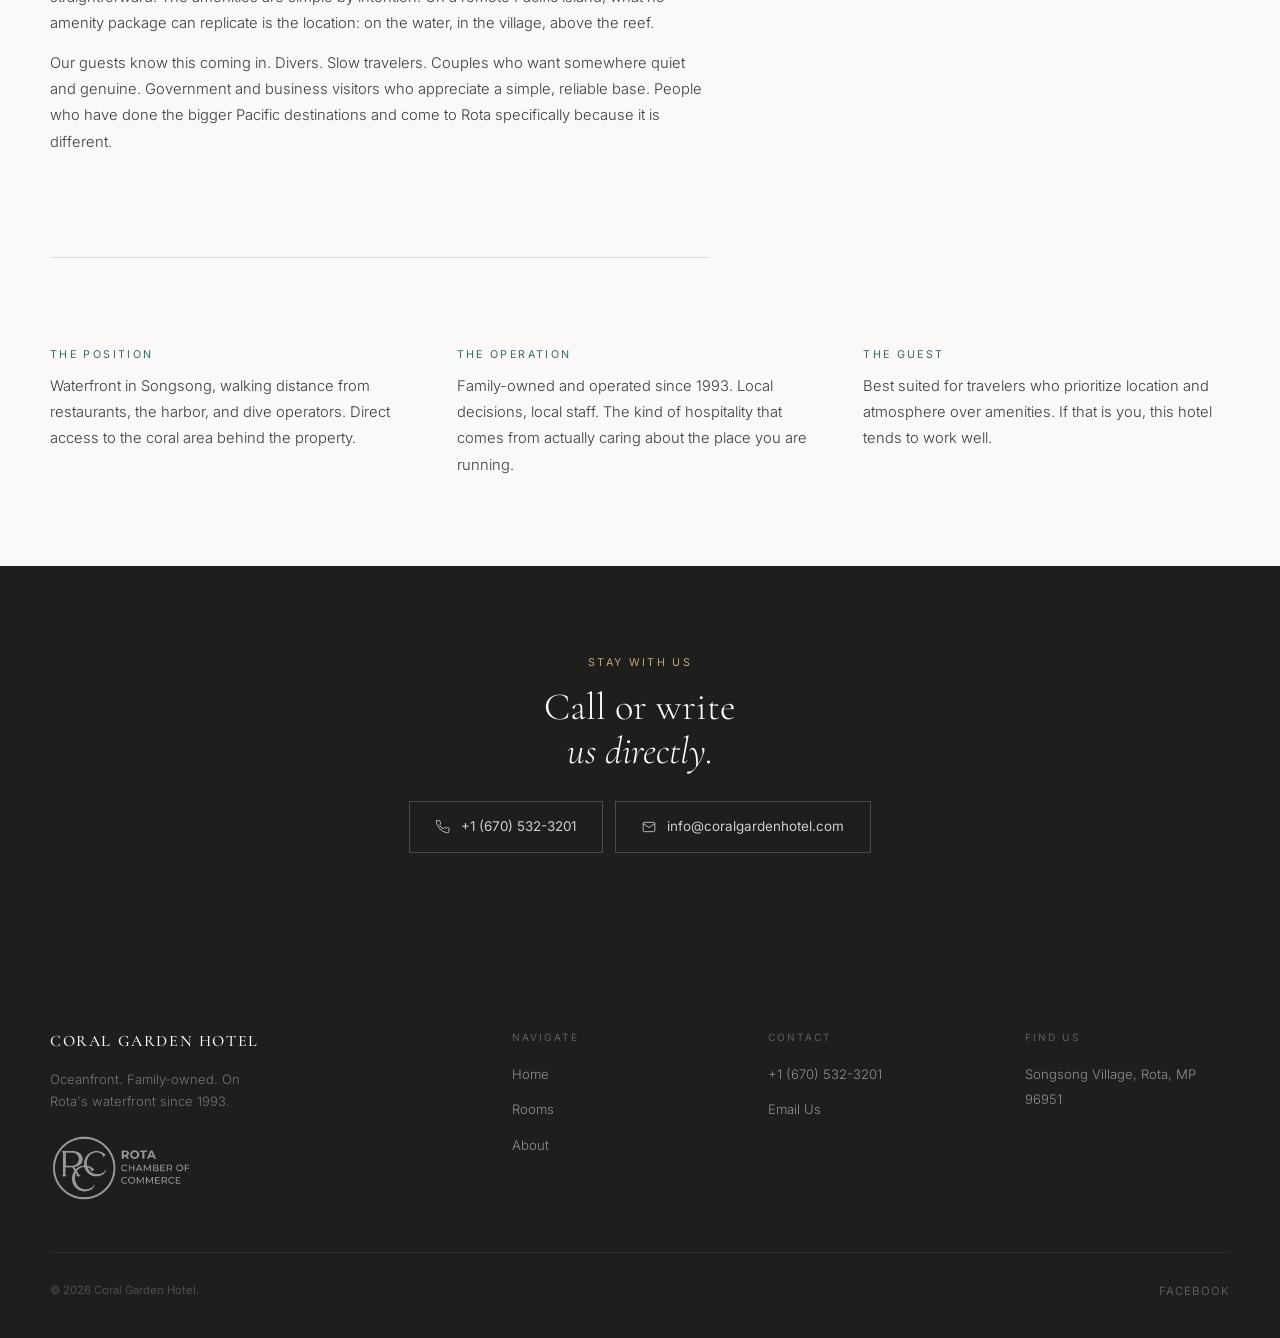
==== commit ffb66841: "update themes to alternate light and dark" ====
--- a/about.html
+++ b/about.html
@@ -37,18 +37,25 @@
   <a class="mob-book" href="booking.html" onclick="mobClose()">Book Direct</a>
 </div>
 
+<section class="page-hero">
+  <div class="page-hero-bg" style="background-image: url('images/hero-hotel.jpeg')"></div>
+  <div class="page-hero-overlay"></div>
+  <div class="page-hero-content">
+    <p class="label">Our Story</p>
+    <h1 class="heading">Thirty years<br>on the same <em>shoreline.</em></h1>
+  </div>
+</section>
+
 <div class="about-body">
   <div class="about-inner">
 
     <div class="about-open fi">
       <div>
-        <p class="label">Our Story</p>
-        <h1 class="heading">Thirty years<br>on the same<br><em>shoreline.</em></h1>
+        <p class="body-text">Coral Garden Hotel opened in 1993. Since then the island has changed — slowly, as islands do — but we have operated from the same waterfront position in Songsong Village throughout.</p>
+        <p class="body-text" style="margin-top:12px;">Locally and family-owned. Eighteen rooms. No corporate parent, no rotating management team. The people running this hotel live here.</p>
       </div>
       <div>
-        <p class="body-text">Coral Garden Hotel opened in 1993. Since then the island has changed — slowly, as islands do — but we have operated from the same waterfront position in Songsong Village throughout.</p>
-        <p class="body-text" style="margin-top:12px;">Locally and family-owned. Eighteen rooms. No corporate parent, no rotating management team. The people running this hotel live here.</p>
-        <p class="body-text" style="margin-top:12px;">That matters in concrete ways: decisions get made by people who know the island, problems get solved by people who have a stake in them, and the hospitality is genuine because it is not scripted.</p>
+        <p class="body-text">That matters in concrete ways: decisions get made by people who know the island, problems get solved by people who have a stake in them, and the hospitality is genuine because it is not scripted.</p>
       </div>
     </div>
 
@@ -91,11 +98,11 @@
   </div>
 </div>
 
-<section class="book-direct" style="background:var(--cream); padding-top:72px; padding-bottom:72px;">
-  <div class="book-direct-inner fi">
+<section class="cta-dark">
+  <div class="fi" style="max-width:520px; margin:0 auto;">
     <p class="label">Stay With Us</p>
     <h2 class="heading">Call or write<br><em>us directly.</em></h2>
-    <div class="book-btns" style="margin-top:28px;">
+    <div class="book-btns">
       <a class="contact-btn" href="tel:+16705323201">
         <svg viewBox="0 0 24 24"><path d="M22 16.92v3a2 2 0 01-2.18 2 19.79 19.79 0 01-8.63-3.07A19.5 19.5 0 013.07 9.81 19.79 19.79 0 01.4 1.13 2 2 0 012 .99h3a2 2 0 012 1.72c.127.96.361 1.903.7 2.81a2 2 0 01-.45 2.11L6.09 8.91a16 16 0 006 6l1.27-1.27a2 2 0 012.11-.45c.907.339 1.85.573 2.81.7A2 2 0 0122 16.92z"/></svg>
         +1 (670) 532-3201
--- a/style.css
+++ b/style.css
@@ -190,10 +190,20 @@
 .photo-slot img { width: 100%; height: 100%; object-fit: cover; transition: transform 0.8s var(--ease); }
 .photo-slot:hover img { transform: scale(1.03); }
 
-/* Interior page header */
-.page-hdr { padding: 148px 36px 72px; background: var(--cream); border-bottom: 1px solid var(--border); }
-.page-hdr .heading { font-size: clamp(2rem,4.5vw,3.4rem); margin: 10px 0 14px; }
-.page-hdr .body-text { max-width: 520px; }
+/* Interior page hero */
+.page-hero { position: relative; height: 45vh; min-height: 320px; display: flex; align-items: flex-end; overflow: hidden; }
+.page-hero-bg { position: absolute; inset: 0; background-size: cover; background-position: center; filter: brightness(0.78); }
+.page-hero-overlay { position: absolute; inset: 0; background: linear-gradient(to bottom, rgba(14,17,17,0.1), rgba(14,17,17,0.65)); }
+.page-hero-content { position: relative; z-index: 2; padding: 0 36px 48px; max-width: calc(var(--max) + 72px); margin: 0 auto; width: 100%; }
+.page-hero-content .label { color: rgba(250,249,247,0.6); margin-bottom: 10px; }
+.page-hero-content .heading { color: var(--white); font-size: clamp(2rem,4.5vw,3.4rem); }
+
+/* Dark CTA section */
+.cta-dark { padding: 88px 36px; background: var(--charcoal); text-align: center; }
+.cta-dark .label { color: var(--sand); margin-bottom: 14px; }
+.cta-dark .heading { color: var(--white); font-size: clamp(1.7rem,3vw,2.5rem); margin-bottom: 28px; }
+.cta-dark .contact-btn { border-color: rgba(250,249,247,0.2); color: rgba(250,249,247,0.8); }
+.cta-dark .contact-btn:hover { border-color: var(--white); color: var(--white); }
 
 /* ============================================================
    FOOTER
@@ -204,7 +214,7 @@
 .footer-tag { font-size: 0.81rem; font-weight: 300; color: rgba(250,249,247,0.4); line-height: 1.7; max-width: 230px; }
 .footer-chamber { display: inline-block; margin-top: 20px; opacity: 0.55; transition: opacity 0.2s; }
 .footer-chamber:hover { opacity: 0.85; }
-.footer-chamber img { height: 44px; width: auto; display: block; }
+.footer-chamber img { height: 72px; width: auto; display: block; }
 .footer-col-hd { font-size: 0.63rem; letter-spacing: 0.2em; text-transform: uppercase; color: rgba(250,249,247,0.3); margin-bottom: 16px; }
 .footer-list { list-style: none; display: flex; flex-direction: column; gap: 10px; }
 .footer-list li a,
@@ -254,9 +264,9 @@
 .feature-inner { max-width: var(--max); margin: 0 auto; display: grid; grid-template-columns: 1fr 1fr; gap: 72px; align-items: center; }
 .feature-inner.rev { direction: rtl; }
 .feature-inner.rev > * { direction: ltr; }
-.feat-img { overflow: hidden; aspect-ratio: 4/3; }
-.feat-img img { width: 100%; height: 100%; object-fit: cover; transition: transform 0.8s var(--ease); }
-.feat-img:hover img { transform: scale(1.03); }
+.feat-img { overflow: hidden; aspect-ratio: 3/4; }
+.feat-img img { width: 100%; height: 100%; object-fit: cover; filter: grayscale(35%) brightness(0.95); transition: transform 0.8s var(--ease), filter 0.8s var(--ease); }
+.feat-img:hover img { transform: scale(1.03); filter: grayscale(0%) brightness(1); }
 .feat-txt .label { margin-bottom: 14px; }
 .feat-txt .heading { font-size: clamp(1.7rem,3vw,2.5rem); margin-bottom: 18px; }
 .feat-txt .body-text { margin-bottom: 12px; }
@@ -408,7 +418,7 @@
 /* ============================================================
    ABOUT PAGE
 ============================================================ */
-.about-body { padding: 148px 36px 88px; background: var(--white); }
+.about-body { padding: 72px 36px 88px; background: var(--white); }
 .about-inner { max-width: var(--max); margin: 0 auto; }
 .about-open { display: grid; grid-template-columns: 1fr 1fr; gap: 72px; align-items: start; margin-bottom: 88px; padding-bottom: 88px; border-bottom: 1px solid var(--border); }
 .about-open .label { margin-bottom: 14px; }
@@ -427,7 +437,7 @@
 /* ============================================================
    CONTACT PAGE
 ============================================================ */
-.contact-body { padding: 148px 36px 88px; background: var(--white); }
+.contact-body { padding: 72px 36px 88px; background: var(--white); }
 .contact-inner { max-width: var(--max); margin: 0 auto; display: grid; grid-template-columns: 1fr 1fr; gap: 88px; }
 .contact-lhs .label { margin-bottom: 14px; }
 .contact-lhs .heading { font-size: clamp(1.9rem,3.5vw,2.8rem); margin-bottom: 28px; }
@@ -492,7 +502,8 @@
   .rota-teaser-content { padding: 0 20px; }
   .book-direct { padding: 72px 20px; }
   .book-btns { flex-direction: column; align-items: center; }
-  .page-hdr { padding: 110px 20px 56px; }
+  .page-hero { height: 35vh; }
+  .page-hero-content { padding: 0 20px 32px; }
   .rooms-list { padding: 56px 20px; }
   .room-row { grid-template-columns: 1fr; gap: 28px; padding: 56px 0; }
   .room-row.alt { direction: ltr; }
@@ -501,13 +512,13 @@
   .rota-intro { grid-template-columns: 1fr; }
   .act-grid, .get-grid { grid-template-columns: 1fr; }
   .honest-note { padding: 24px 20px; }
-  .about-body { padding: 110px 20px 64px; }
+  .about-body { padding: 52px 20px 64px; }
   .about-open { grid-template-columns: 1fr; gap: 40px; margin-bottom: 64px; padding-bottom: 64px; }
   .about-photo-row { grid-template-columns: 1fr 1fr; }
   .about-photo:last-child { display: none; }
   .about-what { margin-bottom: 64px; padding-bottom: 64px; }
   .about-pillars { grid-template-columns: 1fr; gap: 28px; }
-  .contact-body { padding: 110px 20px 64px; }
+  .contact-body { padding: 52px 20px 64px; }
   .contact-inner { grid-template-columns: 1fr; gap: 52px; }
   .footer { padding: 52px 20px 32px; }
   .footer-grid { grid-template-columns: 1fr; gap: 36px; }
